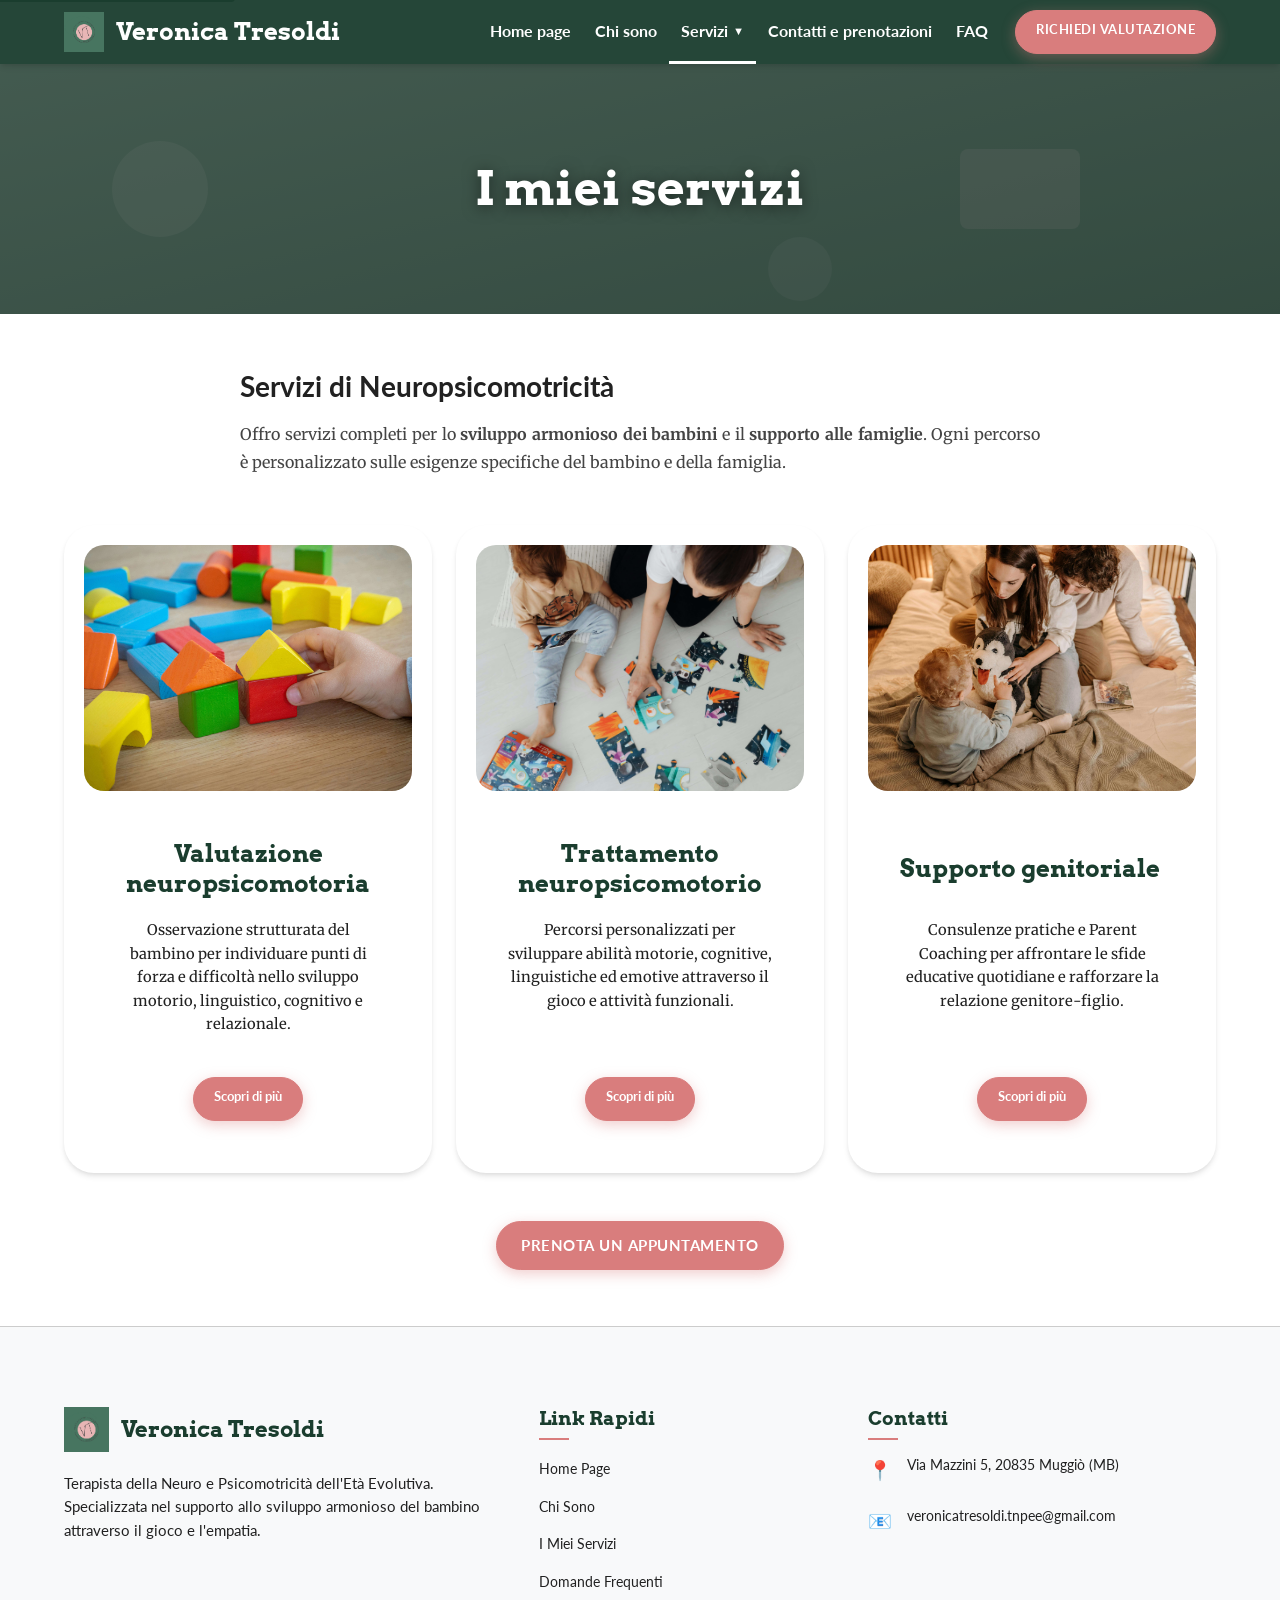
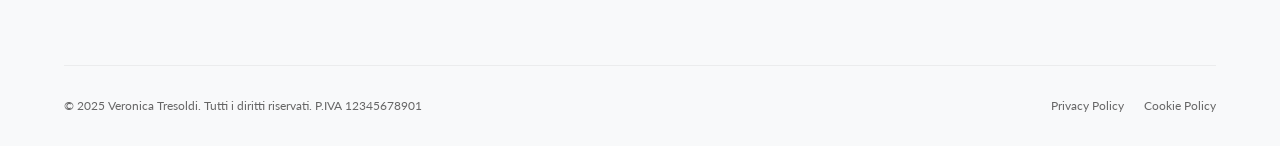
==== servizi/index.html @ 64e364c2 "feat: Redesign 'trattamento' service page content and layout, standardize navigation CTA button, and" ====
<!DOCTYPE html>
<html lang="it">

<head>
    <meta charset="UTF-8">
    <meta name="viewport" content="width=device-width, initial-scale=1.0">

    <!-- SEO Meta Tags -->
    <title>Servizi Neuropsicomotricità | Valutazione, Trattamento, Supporto - Veronica Tresoldi</title>
    <meta name="description"
        content="Servizi di neuropsicomotricità a Monza e Brianza: valutazione neuropsicomotoria, trattamento per bambini, supporto genitoriale e Parent Coaching.">
    <meta name="keywords"
        content="servizi neuropsicomotricità, valutazione bambini, trattamento neuropsicomotorio, supporto genitoriale, parent coaching, Monza, Brianza, TNPEE">
    <meta name="author" content="Veronica Tresoldi">
    <meta name="robots" content="index, follow">
    <link rel="canonical" href="https://www.veronicatresoldi.com/servizi">

    <!-- Open Graph -->
    <meta property="og:type" content="website">
    <meta property="og:url" content="https://www.veronicatresoldi.com/servizi">
    <meta property="og:title" content="Servizi Neuropsicomotricità | Veronica Tresoldi">
    <meta property="og:description"
        content="Valutazione, trattamento e supporto genitoriale per lo sviluppo armonioso dei bambini.">
    <meta property="og:locale" content="it_IT">

    <!-- Favicon -->
    <link rel="icon" href="../images/favicon.svg" type="image/svg+xml">
    <link rel="icon" href="../images/favicon-32x32.png" sizes="32x32">
    <link rel="icon" href="../images/favicon-16x16.png" sizes="16x16">
    <link rel="apple-touch-icon" href="../images/apple-touch-icon.png" sizes="180x180">
    <link rel="icon" href="../favicon.ico" sizes="any">

    <!-- Fonts - Optimized async loading with font-display: swap -->
    <link rel="preconnect" href="https://fonts.googleapis.com">
    <link rel="preconnect" href="https://fonts.gstatic.com" crossorigin>
    <link rel="preload"
        href="https://fonts.googleapis.com/css2?family=Lato:wght@400;700&family=Arvo:wght@400;700&family=Merriweather:ital,wght@0,300;0,400;0,700;1,400&display=swap"
        as="style" onload="this.onload=null;this.rel='stylesheet'">
    <noscript>
        <link rel="stylesheet"
            href="https://fonts.googleapis.com/css2?family=Lato:wght@400;700&family=Arvo:wght@400;700&family=Merriweather:ital,wght@0,300;0,400;0,700;1,400&display=swap">
    </noscript>
    <link rel="stylesheet"
        href="https://fonts.googleapis.com/css2?family=Lato:wght@400;700&family=Arvo:wght@400;700&family=Merriweather:ital,wght@0,300;0,400;0,700;1,400&display=swap"
        media="print" onload="this.media='all'">
    <link rel="stylesheet" href="../styles.css">

    <!-- Preload critical hero image -->
    <link rel="preload" href="../images/valutazione-hero.svg" as="image">

    <!-- Schema.org -->
    <script type="application/ld+json">
    {
        "@context": "https://schema.org",
        "@type": "Service",
        "name": "Servizi di Neuropsicomotricità",
        "description": "Servizi completi di valutazione, trattamento neuropsicomotorio e supporto genitoriale per bambini",
        "provider": {
            "@type": "Person",
            "name": "Veronica Tresoldi"
        },
        "hasOfferCatalog": {
            "@type": "OfferCatalog",
            "name": "Servizi Neuropsicomotricità",
            "itemListElement": [
                {
                    "@type": "Offer",
                    "itemOffered": {
                        "@type": "Service",
                        "name": "Valutazione Neuropsicomotoria",
                        "url": "https://www.veronicatresoldi.com/servizi/valutazione"
                    }
                },
                {
                    "@type": "Offer",
                    "itemOffered": {
                        "@type": "Service",
                        "name": "Trattamento Neuropsicomotorio",
                        "url": "https://www.veronicatresoldi.com/servizi/trattamento"
                    }
                },
                {
                    "@type": "Offer",
                    "itemOffered": {
                        "@type": "Service",
                        "name": "Supporto Genitoriale",
                        "url": "https://www.veronicatresoldi.com/servizi/supporto-genitoriale"
                    }
                }
            ]
        }
    }
    </script>
</head>

<body>
    <!-- Skip to main content link for accessibility -->
    <a href="#main-content" class="skip-link">Salta al contenuto principale</a>

    <!-- Navigation -->
    <nav class="navbar" aria-label="Navigazione principale">
        <div class="container">
            <div class="nav-brand">
                <img src="../images/logo.png" alt="Logo Veronica Tresoldi" width="40" height="40">
                <a href="../index.html">Veronica Tresoldi</a>
            </div>
            <button class="nav-toggle" aria-label="Apri menu di navigazione" aria-expanded="false">
                <span></span>
                <span></span>
                <span></span>
            </button>
            <ul class="nav-menu">
                <li><a href="../index.html" class="nav-link">Home page</a></li>
                <li><a href="../chi-sono.html" class="nav-link">Chi sono</a></li>
                <li class="dropdown">
                    <a href="#" class="nav-link active" aria-haspopup="true" aria-expanded="false">Servizi <span
                            class="dropdown-arrow" aria-hidden="true">▼</span></a>
                    <ul class="dropdown-menu">
                        <li><a href="valutazione.html">Valutazione neuropsicomotoria</a></li>
                        <li><a href="trattamento.html">Trattamento neuropsicomotorio</a></li>
                        <li><a href="supporto-genitoriale.html">Supporto genitoriale</a></li>
                    </ul>
                </li>
                <li><a href="../contatti-e-prenotazioni.html" class="nav-link">Contatti e prenotazioni</a></li>
                <li><a href="../faq.html" class="nav-link">FAQ</a></li>
                <li><a href="../contatti-e-prenotazioni.html" class="btn btn-primary nav-cta">Richiedi valutazione</a>
                </li>
            </ul>
        </div>
    </nav>

    <main id="main-content" tabindex="-1">
        <!-- Page Hero -->
        <section class="page-hero" style="background-image: url('../images/valutazione-hero.svg');"
            aria-labelledby="page-title">
            <div class="page-hero-content reveal">
                <h1 id="page-title" class="page-hero-title">I miei servizi</h1>
            </div>
        </section>

        <!-- Services Overview -->
        <section class="section reveal" aria-labelledby="services-intro">
            <div class="container">
                <div class="service-page-text" style="max-width: 800px; margin: 0 auto 48px;">
                    <h2 id="services-intro">Servizi di Neuropsicomotricità</h2>
                    <p>Offro servizi completi per lo <strong>sviluppo armonioso dei bambini</strong> e il
                        <strong>supporto alle famiglie</strong>. Ogni percorso è personalizzato sulle esigenze
                        specifiche del bambino e della famiglia.
                    </p>
                </div>

                <div class="services-preview">
                    <!-- Valutazione -->
                    <article class="service-card">
                        <div class="service-card-image">
                            <a href="valutazione.html">
                                <img src="../images/valutazione-neuropsicomotoria.jpg"
                                    alt="Valutazione neuropsicomotoria per bambini a Monza presso lo studio professionale"
                                    width="400" height="300" loading="lazy" style="border-radius: 20px;">
                            </a>
                        </div>
                        <div class="service-card-content">
                            <h3><a href="valutazione.html">Valutazione neuropsicomotoria</a></h3>
                            <p>Osservazione strutturata del bambino per individuare punti di forza e difficoltà nello
                                sviluppo motorio, linguistico, cognitivo e relazionale.</p>
                            <div class="service-card-cta">
                                <a href="valutazione.html" class="btn btn-primary btn-sm">Scopri di più</a>
                            </div>
                        </div>
                    </article>

                    <!-- Trattamento -->
                    <article class="service-card">
                        <div class="service-card-image">
                            <a href="trattamento.html">
                                <img src="../images/trattamento-neuropsicomotorio.jpg"
                                    alt="Esempio di trattamento neuropsicomotorio evolutivo attraverso attività di gioco mirato"
                                    width="400" height="300" loading="lazy" style="border-radius: 20px;">
                            </a>
                        </div>
                        <div class="service-card-content">
                            <h3><a href="trattamento.html">Trattamento neuropsicomotorio</a></h3>
                            <p>Percorsi personalizzati per sviluppare abilità motorie, cognitive, linguistiche ed
                                emotive attraverso il gioco e attività funzionali.</p>
                            <div class="service-card-cta">
                                <a href="trattamento.html" class="btn btn-primary btn-sm">Scopri di più</a>
                            </div>
                        </div>
                    </article>

                    <!-- Supporto genitoriale -->
                    <article class="service-card">
                        <div class="service-card-image">
                            <a href="supporto-genitoriale.html">
                                <img src="../images/supporto-genitoriale.jpg"
                                    alt="Consulenza di Parent Coaching e supporto per genitori a Monza e Brianza"
                                    width="400" height="300" loading="lazy" style="border-radius: 20px;">
                            </a>
                        </div>
                        <div class="service-card-content">
                            <h3><a href="supporto-genitoriale.html">Supporto genitoriale</a></h3>
                            <p>Consulenze pratiche e Parent Coaching per affrontare le sfide educative quotidiane e
                                rafforzare la relazione genitore-figlio.</p>
                            <div class="service-card-cta">
                                <a href="supporto-genitoriale.html" class="btn btn-primary btn-sm">Scopri di più</a>
                            </div>
                        </div>
                    </article>
                </div>

                <div class="cta-center" style="margin-top: 48px;">
                    <a href="../contatti-e-prenotazioni.html" class="btn btn-primary">Prenota un appuntamento</a>
                </div>
            </div>
        </section>
    </main>

    <!-- Footer -->
    <footer class="footer">
        <div class="container">
            <div class="footer-grid">
                <!-- Brand Column -->
                <div class="footer-brand">
                    <div class="footer-logo">
                        <img src="../images/logo.png" alt="Logo Veronica Tresoldi" width="45" height="45">
                        <span>Veronica Tresoldi</span>
                    </div>
                    <p>Terapista della Neuro e Psicomotricità dell'Età Evolutiva. Specializzata nel supporto allo
                        sviluppo armonioso del bambino attraverso il gioco e l'empatia.</p>
                </div>

                <!-- Links Column -->
                <div class="footer-column">
                    <h4>Link Rapidi</h4>
                    <ul class="footer-links">
                        <li><a href="../index.html">Home Page</a></li>
                        <li><a href="../chi-sono.html">Chi Sono</a></li>
                        <li><a href="index.html">I Miei Servizi</a></li>
                        <li><a href="../faq.html">Domande Frequenti</a></li>
                    </ul>
                </div>

                <!-- Contact Column -->
                <div class="footer-column">
                    <h4>Contatti</h4>
                    <div class="footer-contact-item">
                        <span class="icon">📍</span>
                        <p>Via Mazzini 5, 20835 Muggiò (MB)</p>
                    </div>
                    <div class="footer-contact-item">
                        <span class="icon">📧</span>
                        <p><a href="mailto:veronicatresoldi.tnpee@gmail.com">veronicatresoldi.tnpee@gmail.com</a></p>
                    </div>
                </div>
            </div>

            <div class="footer-bottom">
                <p>&copy; 2025 Veronica Tresoldi. Tutti i diritti riservati. P.IVA 12345678901</p>
                <div class="footer-legal">
                    <a href="../privacy-policy.html">Privacy Policy</a>
                    <a href="../cookie-policy.html">Cookie Policy</a>
                </div>
            </div>
        </div>
    </footer>


    <script src="../script.js"></script>
</body>

</html>
---- styles.css ----
/* 
 * Veronica Tresoldi - Neuropsicomotricista
 * CSS basato sul tema originale Google Sites
 * Font: Arvo (titoli), Lato (body), Merriweather (testo)
 * Colore primario: #477560 (verde)
 */

/* Reset and Base Styles */
* {
    margin: 0;
    padding: 0;
    box-sizing: border-box;
}

/* Skip to main content link for accessibility */
.skip-link {
    position: absolute;
    top: -40px;
    left: 0;
    background: var(--primary-color);
    color: var(--text-white);
    padding: 8px 16px;
    text-decoration: none;
    z-index: 10000;
    border-radius: 0 0 4px 0;
    font-family: 'Lato', sans-serif;
    font-weight: 700;
}

.skip-link:focus {
    top: 0;
    outline: 3px solid var(--text-white);
    outline-offset: 2px;
}

:root {
    /* Colori ufficiali dal logo */
    --primary-color: #1a3d2e;
    /* Dark teal green - background logo */
    --primary-dark: #0f2a1f;
    --primary-hover: #2d4a3f;
    --text-color: #212121;
    --text-light: #444444;
    --text-white: #ffffff;
    --bg-color: #ffffff;
    --bg-alt: #f0f0f0;
    --bg-dark: #2d2d2d;
    /* Dark gray dal logo */
    --border-color: #cccccc;
    --hero-text-pink: #f2dede;
    --hero-subtitle-pink: #e8b5b5;
    /* Light pink dal logo */
    --accent-color: #d97d7d;
    /* Soft Coral/Salmon per CTA */
    --accent-light: #f5e1e1;
    --shadow: 0 4px 6px -1px rgba(0, 0, 0, 0.1), 0 2px 4px -1px rgba(0, 0, 0, 0.06);
    --shadow-lg: 0 10px 15px -3px rgba(0, 0, 0, 0.1), 0 4px 6px -2px rgba(0, 0, 0, 0.05);
    --transition: all 0.4s cubic-bezier(0.4, 0, 0.2, 1);
}

html {
    scroll-behavior: smooth;
}

/* Font display optimization - prevents invisible text during font load */
@font-face {
    font-family: 'Lato';
    font-display: swap;
}

@font-face {
    font-family: 'Arvo';
    font-display: swap;
}

@font-face {
    font-family: 'Merriweather';
    font-display: swap;
}

body {
    font-family: 'Lato', 'Helvetica Neue', Arial, sans-serif;
    line-height: 1.6;
    color: var(--text-color);
    background-color: var(--bg-color);
    font-size: 16px;
    font-weight: 400;
    -webkit-font-smoothing: antialiased;
    -moz-osx-font-smoothing: grayscale;
    /* Performance optimizations */
    text-rendering: optimizeLegibility;
}

/* Image optimization */
img {
    max-width: 100%;
    height: auto;
    display: block;
}

.container {
    max-width: 1200px;
    margin: 0 auto;
    padding: 0 24px;
}

/* Typography - Heading styles matching Google Sites theme */
h1,
h2,
h3,
h4,
h5,
h6 {
    font-family: 'Arvo', Georgia, serif;
    font-weight: 700;
    color: var(--primary-color);
    line-height: 1.2;
}

/* Navigation */
.navbar {
    background-color: rgba(26, 61, 46, 0.95);
    backdrop-filter: blur(10px);
    -webkit-backdrop-filter: blur(10px);
    position: sticky;
    top: 0;
    z-index: 1000;
    box-shadow: var(--shadow);
    transition: var(--transition);
}

.navbar .container {
    display: flex;
    justify-content: space-between;
    align-items: center;
    padding: 0 24px;
    height: 64px;
}

.nav-brand {
    display: flex;
    align-items: center;
    gap: 12px;
}

.nav-brand img {
    height: 40px;
    width: auto;
}

.nav-brand a {
    font-family: 'Arvo', serif;
    font-size: 1.5rem;
    font-weight: 700;
    color: var(--text-white);
    text-decoration: none;
    transition: var(--transition);
}

.nav-brand a:hover {
    color: var(--accent-light);
}

/* Navbar CTA Class */
.nav-cta {
    padding: 8px 20px !important;
    font-size: 10pt !important;
    margin-left: 15px;
}

/* Scrolled Navbar State */
.navbar.scrolled {
    background-color: rgba(26, 61, 46, 0.98) !important;
    padding: 5px 0 !important;
    backdrop-filter: blur(10px);
}

.nav-menu {
    display: flex;
    list-style: none;
    gap: 0;
    align-items: center;
    height: 100%;
}

.nav-menu>li {
    height: 100%;
    display: flex;
    align-items: center;
}

.nav-link {
    font-family: 'Lato', sans-serif;
    color: var(--text-white);
    text-decoration: none;
    font-weight: 700;
    font-size: 12pt;
    transition: var(--transition);
    padding: 0 12px;
    height: 100%;
    display: flex;
    align-items: center;
    border-bottom: 3px solid transparent;
}

.nav-link:hover {
    background-color: rgba(255, 255, 255, 0.12);
}

.nav-link.active {
    border-bottom-color: var(--text-white);
}

/* Dropdown Menu */
.dropdown {
    position: relative;
    height: 100%;
}

.dropdown-arrow {
    font-size: 0.7rem;
    margin-left: 5px;
    transition: var(--transition);
}

.dropdown:hover .dropdown-arrow {
    transform: rotate(180deg);
}

.dropdown-menu {
    position: absolute;
    top: 100%;
    left: 0;
    background-color: var(--primary-color);
    list-style: none;
    min-width: 200px;
    padding: 8px 0;
    opacity: 0;
    visibility: hidden;
    transform: translateY(-10px);
    transition: var(--transition);
    box-shadow: var(--shadow);
}

.dropdown:hover .dropdown-menu {
    opacity: 1;
    visibility: visible;
    transform: translateY(0);
}

.dropdown-menu li {
    padding: 0;
}

.dropdown-menu a {
    font-family: 'Lato', sans-serif;
    display: block;
    padding: 12px 24px;
    color: var(--text-white);
    text-decoration: none;
    font-weight: 700;
    font-size: 12pt;
    transition: var(--transition);
}

.dropdown-menu a:hover {
    background-color: rgba(255, 255, 255, 0.12);
}

/* Mobile Navigation Toggle */
.nav-toggle {
    display: none;
    flex-direction: column;
    background: none;
    border: none;
    cursor: pointer;
    padding: 5px;
    gap: 5px;
}

.nav-toggle span {
    width: 24px;
    height: 2px;
    background-color: var(--text-white);
    transition: var(--transition);
}

/* Hero Section */
.hero {
    background-size: cover;
    background-position: center center;
    background-repeat: no-repeat;
    position: relative;
    min-height: 340px;
    display: flex;
    align-items: center;
    justify-content: center;
    text-align: center;
    padding: 56px 24px;
}

.hero::before {
    content: '';
    position: absolute;
    top: 0;
    left: 0;
    right: 0;
    bottom: 0;
    background-color: rgba(31, 31, 31, 0.5);
    z-index: 1;
}

.hero-content {
    position: relative;
    z-index: 2;
    max-width: 900px;
}

.hero-title {
    font-family: 'Arvo', serif;
    font-size: 38pt;
    font-weight: 700;
    color: var(--text-white);
    margin-bottom: 24px;
    line-height: 1.2;
    text-shadow: 0 2px 15px rgba(0, 0, 0, 0.5);
}

.hero-subtitle {
    font-family: 'Lato', sans-serif;
    font-size: 20pt;
    font-weight: 400;
    color: var(--accent-light);
    line-height: 1.4;
    text-shadow: 0 1px 8px rgba(0, 0, 0, 0.4);
}

/* Page Hero (smaller, for inner pages) */
.page-hero {
    background-size: cover;
    background-position: center center;
    position: relative;
    min-height: 250px;
    display: flex;
    align-items: center;
    justify-content: center;
    text-align: center;
    padding: 56px 24px;
}

.page-hero::before {
    content: '';
    position: absolute;
    top: 0;
    left: 0;
    right: 0;
    bottom: 0;
    background-color: rgba(31, 31, 31, 0.5);
    z-index: 1;
}

.page-hero-content {
    position: relative;
    z-index: 2;
}

.page-hero-title {
    font-family: 'Arvo', serif;
    font-size: 36pt;
    font-weight: 700;
    color: var(--text-white);
    line-height: 1.2;
    text-shadow: 0 2px 15px rgba(0, 0, 0, 0.5);
}

/* Buttons */
.btn {
    font-family: 'Lato', sans-serif;
    display: inline-block;
    padding: 12px 24px;
    min-height: 44px;
    /* WCAG minimum touch target size */
    min-width: 44px;
    touch-action: manipulation;
    /* Improve touch response */
    -webkit-tap-highlight-color: rgba(0, 0, 0, 0.1);
    border-radius: 0;
    text-decoration: none;
    font-weight: 400;
    font-size: 11pt;
    transition: var(--transition);
    border: 1px solid;
    cursor: pointer;
    text-align: center;
}

.btn-primary {
    background-color: var(--accent-color);
    color: var(--text-white);
    border-color: var(--accent-color);
    box-shadow: 0 4px 14px 0 rgba(217, 125, 125, 0.39);
    border-radius: 50px;
    font-weight: 700;
    text-transform: uppercase;
    letter-spacing: 0.5px;
}

.btn-primary:hover {
    background-color: #c46b6b;
    border-color: #c46b6b;
    transform: translateY(-2px);
    box-shadow: 0 6px 20px rgba(217, 125, 125, 0.23);
}

.btn-secondary {
    background-color: transparent;
    color: var(--primary-color);
    border-color: var(--primary-color);
    border-radius: 50px;
    font-weight: 700;
}

.btn-secondary:hover {
    background-color: var(--primary-color);
    color: var(--text-white);
    transform: translateY(-2px);
}

.btn-sm {
    padding: 8px 20px !important;
    font-size: 10pt !important;
    text-transform: none;
    letter-spacing: 0;
}

/* Mission Highlight */
.mission-highlight {
    text-align: center;
}

.mission-highlight h2 {
    background-color: var(--bg-color);
    padding: 60px 40px;
    border-radius: 40px;
    box-shadow: var(--shadow-lg);
    color: var(--primary-color);
    font-size: 24pt;
    max-width: 1000px;
    margin: 0 auto;
    border: none;
}

@media (max-width: 768px) {
    .mission-highlight h2 {
        font-size: 18pt;
        padding: 40px 20px;
    }
}

/* Sections */
.section {
    padding: 56px 0;
}

.section-alt {
    background-color: var(--bg-alt);
}

.section-dark {
    background-color: var(--bg-dark);
    color: var(--text-white);
}

.section-title {
    font-family: 'Arvo', Georgia, serif;
    font-size: 34pt;
    font-weight: 700;
    text-align: center;
    margin-bottom: 30px;
    color: var(--primary-color);
    line-height: 1.2;
    padding: 13px 0;
    border-top: 5px solid var(--bg-alt);
    border-bottom: 5px solid var(--bg-alt);
}

.section-title a {
    color: inherit;
    text-decoration: none;
}

.section-title a:hover {
    text-decoration: underline;
}

/* Content Grid */
.content-grid {
    display: grid;
    grid-template-columns: 1fr 1fr;
    gap: 48px;
    align-items: center;
}

.content-grid.reverse {
    direction: rtl;
}

.content-grid.reverse>* {
    direction: ltr;
}

.content-text {
    font-family: 'Merriweather', Georgia, serif;
    font-size: 12pt;
    line-height: 1.5;
    color: var(--text-light);
}

.content-text p {
    margin-bottom: 12pt;
    text-align: justify;
}

.content-text strong {
    color: var(--text-color);
    font-weight: 700;
}

/* Images */
.content-image img,
.service-image img {
    width: 100%;
    height: auto;
    display: block;
}

.image-placeholder {
    width: 100%;
    height: 300px;
    background-color: #f1f3f4;
    display: flex;
    align-items: center;
    justify-content: center;
    color: var(--text-light);
    font-style: italic;
    text-align: center;
    padding: 20px;
}

/* Services Grid (home page) */
.services-preview {
    display: grid;
    grid-template-columns: repeat(3, 1fr);
    gap: 24px;
}

.service-card {
    text-align: center;
    display: flex;
    flex-direction: column;
    height: 100%;
    background: var(--bg-color);
    padding: 20px;
    border-radius: 30px;
    box-shadow: var(--shadow);
    transition: var(--transition);
}

.service-card:hover {
    transform: translateY(-5px);
    box-shadow: var(--shadow-lg);
}

.service-card-content {
    padding: 32px;
    display: flex;
    flex-direction: column;
    flex: 1;
}

.service-card-content p {
    flex: 1;
    margin-bottom: 24px;
}

.service-card-image {
    width: 100%;
    aspect-ratio: 4/3;
    overflow: hidden;
    margin-bottom: 16px;
}

.service-card-image img {
    width: 100%;
    height: 100%;
    object-fit: cover;
    transition: var(--transition);
}

.service-card:hover .service-card-image img {
    transform: scale(1.05);
    will-change: transform;
}

.service-card-image a {
    display: block;
    width: 100%;
    height: 100%;
}

.service-card h3 {
    font-family: 'Arvo', Georgia, serif;
    font-size: 1.5rem;
    font-weight: 700;
    margin-bottom: 20px;
    line-height: 1.25;
    min-height: 2.5em;
    display: flex;
    align-items: center;
}

.service-card h3 a {
    color: var(--primary-color);
    text-decoration: none;
}

.service-card h3 a:hover {
    text-decoration: underline;
}

.service-card p {
    font-family: 'Merriweather', Georgia, serif;
    font-size: 11pt;
    color: var(--text-color);
    line-height: 1.6;
    text-align: center;
    margin-bottom: 24px;
}

.service-card-cta {
    margin-top: auto;
    padding-top: 16px;
}

/* Service Page Layout */
.service-page-content {
    display: grid;
    grid-template-columns: 1fr 1fr;
    gap: 48px;
    align-items: start;
}

.service-page-image img {
    width: 100%;
    height: auto;
}

.service-page-text {
    font-family: 'Merriweather', Georgia, serif;
    font-size: 12pt;
    line-height: 1.8;
}

.service-page-text h2 {
    font-family: 'Lato', sans-serif;
    font-size: 21pt;
    font-weight: 700;
    margin-top: 25px;
    margin-bottom: 16px;
    color: var(--text-color);
}

.service-page-text h2:first-child {
    margin-top: 0;
}

.service-page-text p {
    color: var(--text-light);
    margin-bottom: 16px;
    text-align: justify;
}

.service-page-text ul {
    margin: 16px 0;
    padding-left: 24px;
}

.service-page-text li {
    color: var(--text-light);
    margin-bottom: 8px;
}

/* Chi Sono Section */
.chi-sono-intro {
    display: grid;
    grid-template-columns: auto 1fr;
    gap: 48px;
    align-items: start;
}

.chi-sono-image img {
    max-width: 350px;
    width: 100%;
    height: auto;
}

.chi-sono-text {
    font-family: 'Merriweather', Georgia, serif;
    font-size: 12pt;
    line-height: 1.5;
}

.chi-sono-text p {
    color: var(--text-light);
    margin-bottom: 12pt;
    text-align: justify;
}

/* Contact Section */
.contact-content {
    text-align: center;
}

.contact-info h3 {
    font-family: 'Lato', sans-serif;
    font-size: 21pt;
    font-weight: 700;
    margin-bottom: 24px;
    color: var(--text-color);
}

.contact-email {
    font-family: 'Merriweather', Georgia, serif;
    font-size: 12pt;
    margin-bottom: 24px;
    color: var(--text-light);
}

.contact-email a {
    color: var(--primary-color);
    text-decoration: underline;
    transition: var(--transition);
}

.contact-email a:hover {
    opacity: 0.7;
}

.contact-address {
    margin: 24px auto;
    max-width: 400px;
}

.contact-address h4 {
    font-family: 'Lato', sans-serif;
    font-size: 15pt;
    font-weight: 700;
    margin-bottom: 8px;
    color: var(--primary-color);
}

.contact-address p {
    font-family: 'Merriweather', Georgia, serif;
    color: var(--text-light);
    font-size: 12pt;
}

/* FAQ Section - Premium Redesign */
.faq-list {
    max-width: 850px;
    margin: 40px auto;
}

.faq-item {
    background-color: var(--bg-color);
    margin-bottom: 20px;
    border-radius: 20px;
    border: 1px solid rgba(0, 0, 0, 0.05);
    box-shadow: 0 4px 15px rgba(0, 0, 0, 0.03);
    transition: var(--transition);
    overflow: hidden;
}

.faq-item:hover {
    box-shadow: var(--shadow-lg);
    transform: translateY(-2px);
    border-color: var(--accent-light);
}

.faq-question {
    font-family: 'Arvo', serif;
    width: 100%;
    padding: 25px 30px;
    background: none;
    border: none;
    text-align: left;
    font-size: 13pt;
    font-weight: 700;
    color: var(--primary-color);
    cursor: pointer;
    display: flex;
    justify-content: space-between;
    align-items: center;
    transition: var(--transition);
}

.faq-item.active .faq-question {
    color: var(--accent-color);
}

.faq-icon {
    width: 32px;
    height: 32px;
    background-color: var(--bg-alt);
    border-radius: 50%;
    display: flex;
    align-items: center;
    justify-content: center;
    font-size: 1.2rem;
    color: var(--primary-color);
    transition: var(--transition);
    flex-shrink: 0;
}

.faq-item.active .faq-icon {
    background-color: var(--accent-color);
    color: var(--text-white);
    transform: rotate(45deg);
}

.faq-answer {
    max-height: 0;
    overflow: hidden;
    transition: all 0.5s cubic-bezier(0, 1, 0, 1);
}

.faq-item.active .faq-answer {
    max-height: 2000px;
    transition: all 0.5s cubic-bezier(1, 0, 1, 0);
}

.faq-answer-content {
    padding: 0 30px 30px;
    border-top: 1px solid rgba(0, 0, 0, 0.03);
    padding-top: 20px;
}

.faq-answer p,
.faq-answer li {
    font-family: 'Lato', sans-serif;
    color: var(--text-light);
    line-height: 1.8;
    font-size: 11.5pt;
    margin-bottom: 12px;
}

.faq-footer {
    text-align: center;
    margin-top: 50px;
    padding: 40px;
    background-color: var(--bg-alt);
    border-radius: 30px;
}

color: var(--text-light);
line-height: 1.8;
font-size: 12pt;
margin-bottom: 8px;
}

.faq-footer {
    text-align: center;
    margin-top: 48px;
}

.faq-footer p {
    font-family: 'Merriweather', Georgia, serif;
    color: var(--text-light);
    font-size: 12pt;
}

.faq-footer a {
    color: var(--primary-color);
    text-decoration: underline;
}

/* Footer Redesign */
.footer {
    background-color: #f8f9fa;
    padding: 80px 0 30px;
    border-top: 1px solid var(--border-color);
}

.footer-grid {
    display: grid;
    grid-template-columns: 1.5fr 1fr 1.2fr;
    gap: 40px;
    margin-bottom: 60px;
}

.footer-brand .footer-logo {
    display: flex;
    align-items: center;
    gap: 12px;
    margin-bottom: 20px;
}

.footer-brand .footer-logo img {
    width: 45px;
    height: 45px;
}

.footer-brand .footer-logo span {
    font-family: 'Arvo', serif;
    font-size: 1.4rem;
    font-weight: 700;
    color: var(--primary-color);
}

.footer-brand p {
    font-family: 'Lato', sans-serif;
    font-size: 11pt;
    line-height: 1.6;
    color: var(--text-color);
    margin-bottom: 24px;
    text-align: left;
}

.footer-column h4 {
    font-family: 'Arvo', serif;
    font-size: 1.2rem;
    color: var(--primary-color);
    margin-bottom: 25px;
    position: relative;
}

.footer-column h4::after {
    content: '';
    position: absolute;
    bottom: -10px;
    left: 0;
    width: 30px;
    height: 2px;
    background-color: var(--accent-color);
}

.footer-links {
    list-style: none;
    padding: 0;
}

.footer-links li {
    margin-bottom: 12px;
}

.footer-links a {
    font-family: 'Lato', sans-serif;
    color: var(--text-color);
    text-decoration: none;
    font-size: 10.5pt;
    transition: var(--transition);
}

.footer-links a:hover {
    color: var(--accent-color);
    padding-left: 5px;
}

.footer-contact-item {
    display: flex;
    gap: 15px;
    margin-bottom: 20px;
    align-items: flex-start;
}

.footer-contact-item .icon {
    font-size: 1.2rem;
    color: var(--accent-color);
}

.footer-contact-item p {
    font-family: 'Lato', sans-serif;
    font-size: 10.5pt;
    line-height: 1.4;
    margin-bottom: 0;
    text-align: left;
}

.footer-contact-item a {
    color: var(--text-color);
    text-decoration: none;
    transition: var(--transition);
}

.footer-contact-item a:hover {
    color: var(--accent-color);
}

.footer-bottom {
    padding-top: 30px;
    border-top: 1px solid rgba(0, 0, 0, 0.05);
    display: flex;
    justify-content: space-between;
    align-items: center;
    flex-wrap: wrap;
    gap: 20px;
}

.footer-bottom p {
    font-family: 'Lato', sans-serif;
    font-size: 9pt;
    color: #666;
    margin-bottom: 0;
}

.footer-legal {
    display: flex;
    gap: 20px;
}

.footer-legal a {
    font-family: 'Lato', sans-serif;
    font-size: 9pt;
    color: #666;
    text-decoration: none;
    transition: var(--transition);
}

.footer-legal a:hover {
    color: var(--accent-color);
}

@media (max-width: 768px) {
    .footer-grid {
        grid-template-columns: 1fr;
        gap: 40px;
    }

    .footer-bottom {
        flex-direction: column;
        text-align: center;
    }
}

/* Legal Pages Layout (Privacy & Cookie) */
.legal-page {
    background-color: #fcfcfc;
}

.legal-content {
    max-width: 850px;
    margin: 40px auto;
    background: var(--bg-color);
    padding: 60px;
    border-radius: 30px;
    box-shadow: var(--shadow-lg);
}

.legal-content h1 {
    font-size: 2.5rem;
    color: var(--primary-color);
    margin-bottom: 40px;
    text-align: center;
}

.legal-content h2 {
    font-size: 1.6rem;
    color: var(--primary-color);
    margin: 40px 0 20px;
    padding-bottom: 10px;
    border-bottom: 2px solid var(--accent-light);
}

.legal-content p,
.legal-content li {
    font-family: 'Lato', sans-serif;
    font-size: 11.5pt;
    line-height: 1.7;
    color: var(--text-color);
    margin-bottom: 15px;
}

.legal-content ul,
.legal-content ol {
    margin-left: 20px;
    margin-bottom: 25px;
}

.legal-content .last-updated {
    font-style: italic;
    color: #888;
    font-size: 10pt;
    margin-bottom: 30px;
    display: block;
    text-align: right;
}

/* CTA Button centered */
.cta-center {
    text-align: center;
    margin-top: 32px;
}

/* Responsive Design */
@media (max-width: 1024px) {
    .services-preview {
        grid-template-columns: 1fr;
        gap: 48px;
    }

    .service-card {
        display: grid;
        grid-template-columns: 1fr 1fr;
        gap: 24px;
        text-align: left;
    }

    .service-card-image {
        margin-bottom: 0;
    }
}

@media (max-width: 768px) {
    .nav-toggle {
        display: flex;
        touch-action: manipulation;
        /* Improve touch response */
        -webkit-tap-highlight-color: transparent;
        /* Remove tap highlight */
    }

    .nav-menu {
        position: fixed;
        left: -100%;
        top: 64px;
        flex-direction: column;
        background-color: var(--primary-color);
        width: 100%;
        transition: transform 0.3s ease, opacity 0.3s ease;
        padding: 16px 0;
        gap: 0;
        height: auto;
        transform: translateX(-100%);
        opacity: 0;
        will-change: transform, opacity;
        touch-action: pan-y;
        /* Allow vertical scrolling */
    }

    .nav-menu.active {
        left: 0;
        transform: translateX(0);
        opacity: 1;
    }

    .nav-menu>li {
        width: 100%;
        height: auto;
        touch-action: manipulation;
    }

    .nav-link {
        min-height: 48px;
        /* Minimum touch target size (WCAG) */
        display: flex;
        align-items: center;
        padding: 12px 24px;
        -webkit-tap-highlight-color: rgba(255, 255, 255, 0.1);
    }

    .nav-link {
        padding: 16px 24px;
        width: 100%;
        height: auto;
        border-bottom: none;
        border-left: 4px solid transparent;
    }

    .nav-link.active {
        border-left-color: var(--text-white);
        border-bottom: none;
    }

    .dropdown-menu {
        position: static;
        opacity: 1;
        visibility: visible;
        transform: none;
        box-shadow: none;
        max-height: 0;
        overflow: hidden;
        padding: 0;
    }

    .dropdown.active .dropdown-menu {
        max-height: 300px;
        padding: 8px 0;
    }

    .hero-title {
        font-size: 27pt;
    }

    .hero-subtitle {
        font-size: 17pt;
    }

    .page-hero-title {
        font-size: 27pt;
    }

    .section-title {
        font-size: 24pt;
    }

    .content-grid {
        grid-template-columns: 1fr;
        gap: 32px;
    }

    .content-grid.reverse {
        direction: ltr;
    }

    .service-page-content {
        grid-template-columns: 1fr;
        gap: 32px;
    }

    .chi-sono-intro {
        grid-template-columns: 1fr;
        gap: 32px;
    }

    .chi-sono-image {
        text-align: center;
    }

    .chi-sono-image img {
        max-width: 100%;
    }

    .service-card {
        grid-template-columns: 1fr;
    }

    .section {
        padding: 28px 0;
    }

    .hero {
        min-height: 250px;
    }
}

@media (max-width: 480px) {
    .hero-title {
        font-size: 22pt;
    }

    .hero-subtitle {
        font-size: 15pt;
    }

    .section-title {
        font-size: 20pt;
    }

    .service-card h3 {
        font-size: 17pt;
    }
}

/* =====================
   SEO & Accessibility
   ===================== */

/* Visually Hidden - for screen readers only */
.visually-hidden {
    position: absolute;
    width: 1px;
    height: 1px;
    padding: 0;
    margin: -1px;
    overflow: hidden;
    clip: rect(0, 0, 0, 0);
    white-space: nowrap;
    border: 0;
}

/* Address styling */
address {
    font-style: normal;
}

/* Skip to content link (accessibility) */
.skip-link {
    position: absolute;
    top: -40px;
    left: 0;
    background: var(--primary-color);
    color: var(--text-white);
    padding: 8px 16px;
    z-index: 10000;
    text-decoration: none;
}

.skip-link:focus {
    top: 0;
}

/* Focus styles for accessibility */
a:focus,
button:focus {
    outline: 2px solid var(--primary-color);
    outline-offset: 2px;
}

/* Contact Form Styles */
.contact-container {
    display: grid;
    grid-template-columns: 1fr 1.2fr;
    gap: 60px;
    align-items: start;
}

.contact-form-card {
    background: var(--bg-color);
    padding: 40px;
    border-radius: 30px;
    box-shadow: var(--shadow-lg);
}

.form-group {
    margin-bottom: 25px;
}

.form-group label {
    display: block;
    font-family: 'Lato', sans-serif;
    font-size: 10.5pt;
    font-weight: 700;
    color: var(--primary-color);
    margin-bottom: 8px;
}

.form-group input,
.form-group select,
.form-group textarea {
    width: 100%;
    padding: 15px 20px;
    border: 1px solid #eee;
    border-radius: 15px;
    font-family: 'Lato', sans-serif;
    font-size: 11pt;
    background-color: #fcfcfc;
    transition: var(--transition);
}

.form-group input:focus,
.form-group select:focus,
.form-group textarea:focus {
    outline: none;
    border-color: var(--accent-color);
    background-color: #fff;
    box-shadow: 0 0 0 4px var(--accent-light);
}

.form-group textarea {
    min-height: 150px;
    resize: vertical;
}

.contact-info-list {
    padding-top: 20px;
}

.contact-method {
    display: flex;
    gap: 20px;
    margin-bottom: 40px;
}

.contact-method .icon-circle {
    width: 60px;
    height: 60px;
    background-color: var(--accent-light);
    border-radius: 50%;
    display: flex;
    align-items: center;
    justify-content: center;
    font-size: 1.5rem;
    color: var(--accent-color);
    flex-shrink: 0;
}

.contact-method h3 {
    font-family: 'Arvo', serif;
    font-size: 1.3rem;
    margin-bottom: 5px;
}

.contact-method p {
    font-family: 'Lato', sans-serif;
    color: var(--text-light);
    line-height: 1.6;
}

@media (max-width: 900px) {
    .contact-container {
        grid-template-columns: 1fr;
        gap: 40px;
    }
}

/* Testimonials Section */
.testimonials {
    background-color: var(--bg-alt);
    padding: 56px 0;
}

.testimonials-grid {
    display: grid;
    grid-template-columns: repeat(auto-fit, minmax(250px, 1fr));
    gap: 32px;
    margin-top: 32px;
}

@media (min-width: 1024px) {
    .testimonials-grid {
        grid-template-columns: repeat(4, 1fr);
    }
}

.testimonial-card {
    background-color: var(--bg-color);
    padding: 32px;
    border-radius: 8px;
    box-shadow: var(--shadow);
    position: relative;
}

.testimonial-card::before {
    content: '"';
    position: absolute;
    top: 16px;
    left: 24px;
    font-size: 64px;
    font-family: 'Merriweather', serif;
    color: var(--primary-color);
    opacity: 0.2;
    line-height: 1;
}

.testimonial-text {
    font-family: 'Merriweather', serif;
    font-size: 12pt;
    line-height: 1.8;
    color: var(--text-light);
    margin-bottom: 24px;
    font-style: italic;
    position: relative;
    z-index: 1;
}

.testimonial-author {
    display: flex;
    align-items: center;
    gap: 12px;
}

.testimonial-author-name {
    font-family: 'Lato', sans-serif;
    font-weight: 700;
    font-size: 11pt;
    color: var(--text-color);
}

.testimonial-author-role {
    font-family: 'Merriweather', serif;
    font-size: 10pt;
    color: var(--text-light);
    font-style: italic;
}

/* Nuove Sezioni: Quando rivolgersi a me? */
.intervention-grid {
    display: grid;
    grid-template-columns: repeat(auto-fit, minmax(240px, 1fr));
    gap: 32px;
    margin-top: 48px;
}

@media (min-width: 1024px) {
    .intervention-grid {
        grid-template-columns: repeat(4, 1fr);
    }
}

.intervention-card {
    background: var(--bg-color);
    padding: 32px;
    border-radius: 20px;
    border: 1px solid var(--accent-light);
    transition: var(--transition);
    text-align: center;
    display: flex;
    flex-direction: column;
    height: 100%;
}

.intervention-card h3 {
    margin-bottom: 15px;
    min-height: 3em;
    display: flex;
    align-items: center;
    justify-content: center;
}

.intervention-card p {
    flex-grow: 1;
}

.intervention-card:hover {
    transform: translateY(-5px);
    box-shadow: var(--shadow-lg);
    background: var(--accent-light);
}

.intervention-card .icon-box {
    width: 64px;
    height: 64px;
    background: var(--accent-color);
    color: white;
    border-radius: 50%;
    display: flex;
    align-items: center;
    justify-content: center;
    margin: 0 auto 24px;
    font-size: 1.5rem;
}

/* Sezione Percorso */
.process-steps {
    display: grid;
    grid-template-columns: repeat(auto-fit, minmax(200px, 1fr));
    gap: 24px;
    position: relative;
    margin-top: 48px;
}

.step-item {
    text-align: center;
    position: relative;
    padding: 24px;
    display: flex;
    flex-direction: column;
    height: 100%;
}

.step-number {
    width: 50px;
    height: 50px;
    background: var(--primary-color);
    color: white;
    border-radius: 50%;
    display: flex;
    align-items: center;
    justify-content: center;
    font-weight: 700;
    font-size: 1.25rem;
    margin: 0 auto 20px;
}

.step-item h4 {
    margin-bottom: 12px;
    color: var(--primary-color);
    min-height: 2.5em;
    display: flex;
    align-items: center;
    justify-content: center;
}

.step-item p {
    flex-grow: 1;
}

/* Reveal Animation */
.reveal {
    opacity: 0;
    transform: translateY(30px);
    transition: all 0.8s ease-out;
}

.reveal.active {
    opacity: 1;
    transform: translateY(0);
}

/* Service Detail Pages */
.service-detail-container {
    max-width: 1000px;
    margin: 0 auto;
    padding: 20px 0;
}

.service-intro-card {
    background-color: var(--bg-color);
    padding: 50px;
    border-radius: 30px;
    box-shadow: var(--shadow-lg);
    margin-bottom: 60px;
    border: 1px solid rgba(0, 0, 0, 0.03);
}

.service-intro-card h2 {
    margin-bottom: 25px;
    color: var(--primary-color);
    border-bottom: 2px solid var(--bg-alt);
    padding-bottom: 15px;
    display: inline-block;
}

.features-grid {
    display: grid;
    grid-template-columns: repeat(auto-fit, minmax(220px, 1fr));
    gap: 30px;
    margin: 40px 0;
}

@media (min-width: 1024px) {
    .features-grid {
        grid-template-columns: repeat(4, 1fr);
    }
}

.feature-item {
    background-color: var(--bg-alt);
    padding: 35px;
    border-radius: 25px;
    transition: var(--transition);
    border: 1px solid transparent;
    display: flex;
    flex-direction: column;
    align-items: center;
    text-align: center;
    height: 100%;
}

.feature-item:hover {
    transform: translateY(-8px);
    background-color: var(--text-white);
    border-color: var(--accent-light);
    box-shadow: var(--shadow-lg);
}

.feature-icon {
    width: 70px;
    height: 70px;
    background: var(--accent-color);
    border-radius: 50%;
    display: flex;
    align-items: center;
    justify-content: center;
    margin-bottom: 25px;
    font-size: 2rem;
    box-shadow: 0 4px 15px rgba(255, 149, 149, 0.3);
}

.feature-item h3 {
    font-size: 1.4rem;
    margin-bottom: 15px;
    color: var(--primary-color);
    min-height: 1.5em;
    /* Ridotto perché ora è centrato e solitamente occupa meno spazio verticale */
    display: flex;
    align-items: center;
    justify-content: center;
}

.feature-item p {
    font-size: 11.5pt;
    color: var(--text-light);
    line-height: 1.7;
    flex-grow: 1;
}

.service-cta-box {
    text-align: center;
    background: linear-gradient(135deg, var(--primary-color), var(--primary-dark));
    color: var(--text-white);
    padding: 70px 50px;
    border-radius: 40px;
    margin-top: 80px;
    box-shadow: var(--shadow-lg);
}

.service-cta-box h2 {
    color: var(--text-white);
    margin-bottom: 20px;
    font-size: 28pt;
}

.service-cta-box p {
    color: rgba(255, 255, 255, 0.9);
    margin-bottom: 35px;
    font-size: 14pt;
    max-width: 700px;
    margin-left: auto;
    margin-right: auto;
}

.service-cta-box .btn-primary {
    background-color: var(--text-white);
    color: var(--primary-color);
    border-color: var(--text-white);
    padding: 15px 40px;
    font-size: 12pt;
}

.service-cta-box .btn-primary:hover {
    background-color: var(--accent-light);
    transform: translateY(-3px) scale(1.05);
}

@media (max-width: 768px) {
    .service-intro-card {
        padding: 35px 25px;
    }

    .features-grid {
        grid-template-columns: 1fr;
    }

    .service-cta-box {
        padding: 50px 30px;
    }

    .service-cta-box h2 {
        font-size: 22pt;
    }
}

@media print {

    .navbar,
    .nav-toggle,
    .btn,
    .faq-icon {
        display: none !important;
    }

    .hero,
    .page-hero {
        min-height: auto;
        background: none !important;
        color: var(--text-color);
    }

    .hero-title,
    .page-hero-title {
        color: var(--text-color);
    }

    body {
        font-size: 12pt;
        line-height: 1.5;
    }

    a {
        text-decoration: underline;
    }

    a[href]::after {
        content: " (" attr(href) ")";
        font-size: 0.8em;
    }
}
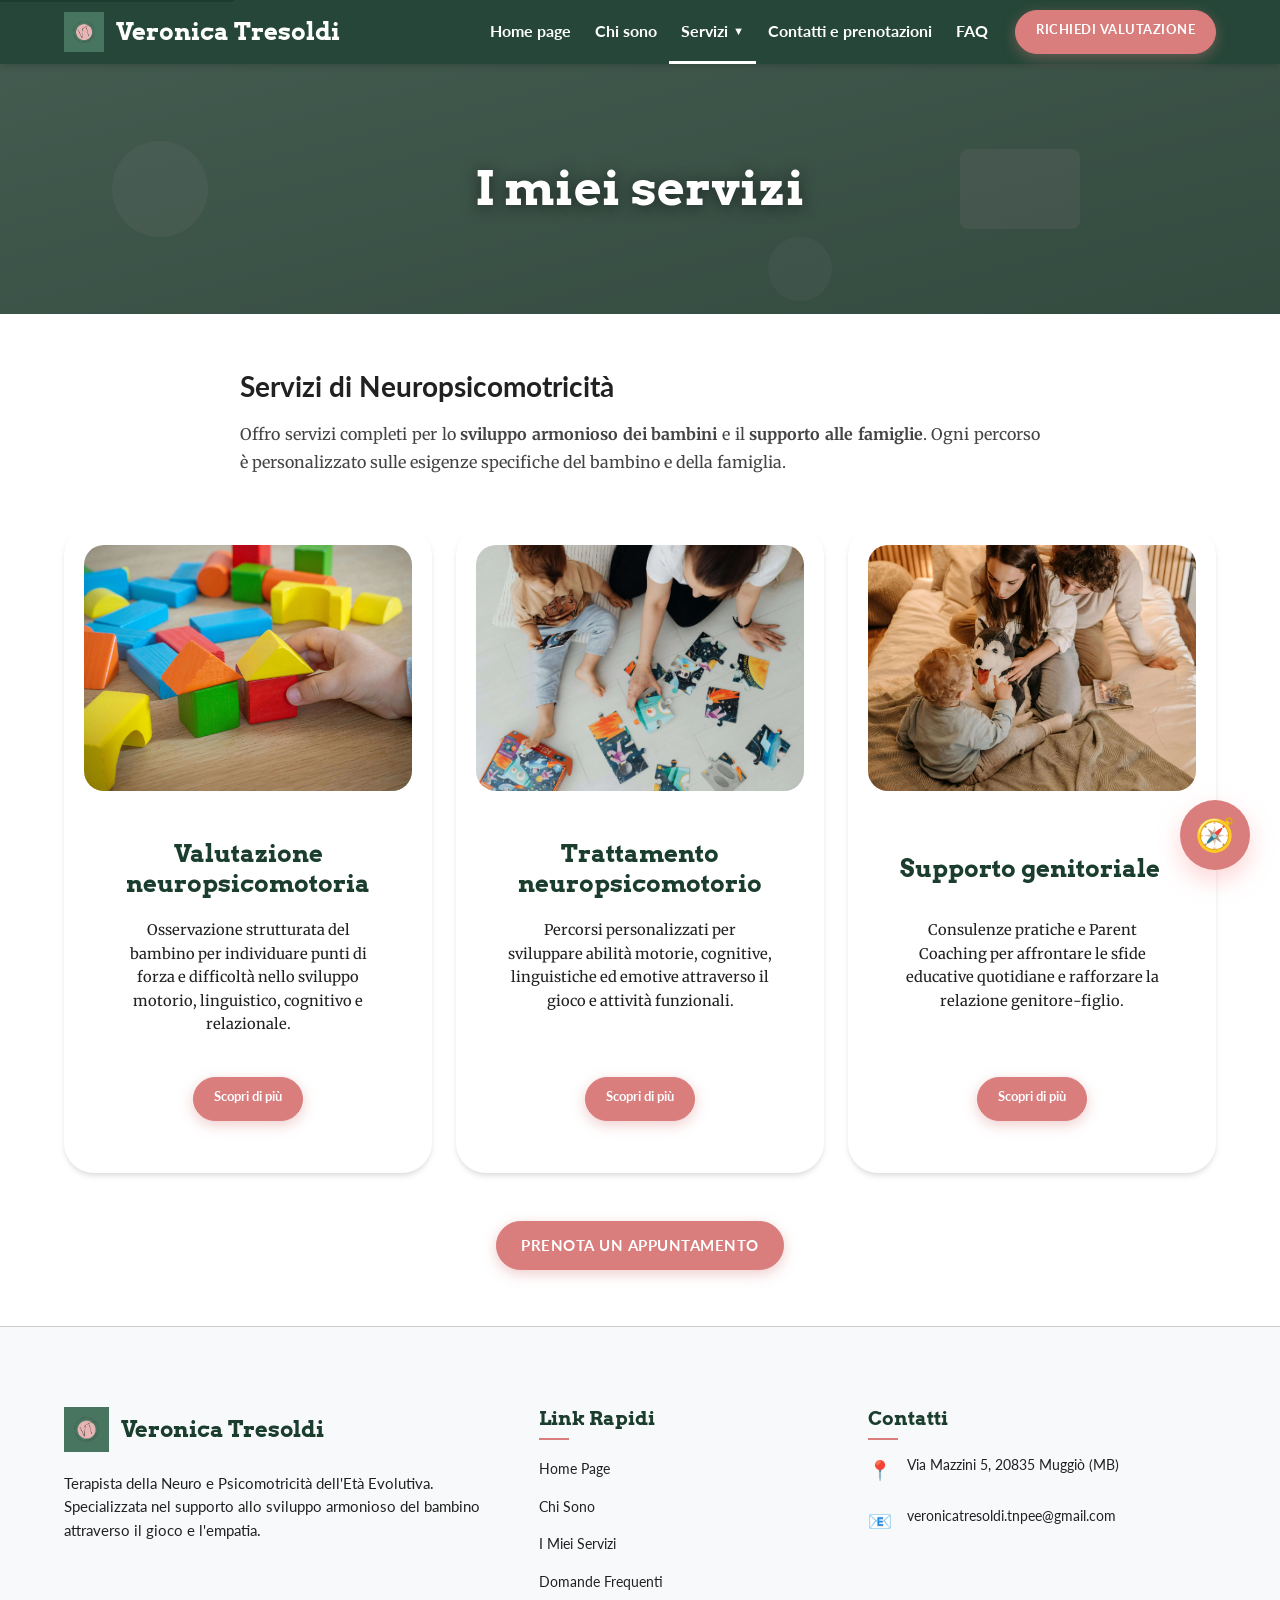
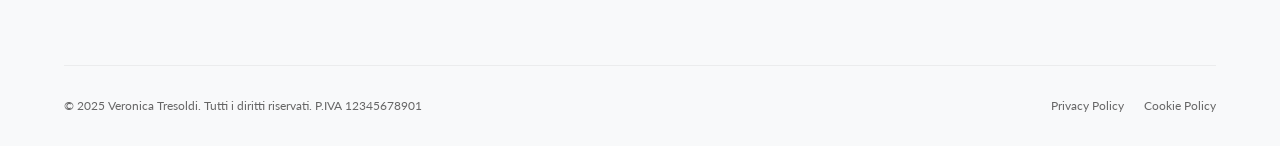
==== commit 2888dc71: "perf: Migrate site images to WebP format and update homepage hero section content." ====
--- a/servizi/index.html
+++ b/servizi/index.html
@@ -154,7 +154,7 @@
                     <article class="service-card">
                         <div class="service-card-image">
                             <a href="valutazione.html">
-                                <img src="../images/valutazione-neuropsicomotoria.jpg"
+                                <img src="../images/valutazione-neuropsicomotoria.webp"
                                     alt="Valutazione neuropsicomotoria per bambini a Monza presso lo studio professionale"
                                     width="400" height="300" loading="lazy" style="border-radius: 20px;">
                             </a>
@@ -173,7 +173,7 @@
                     <article class="service-card">
                         <div class="service-card-image">
                             <a href="trattamento.html">
-                                <img src="../images/trattamento-neuropsicomotorio.jpg"
+                                <img src="../images/trattamento-neuropsicomotorio.webp"
                                     alt="Esempio di trattamento neuropsicomotorio evolutivo attraverso attività di gioco mirato"
                                     width="400" height="300" loading="lazy" style="border-radius: 20px;">
                             </a>
@@ -192,7 +192,7 @@
                     <article class="service-card">
                         <div class="service-card-image">
                             <a href="supporto-genitoriale.html">
-                                <img src="../images/supporto-genitoriale.jpg"
+                                <img src="../images/supporto-genitoriale.webp"
                                     alt="Consulenza di Parent Coaching e supporto per genitori a Monza e Brianza"
                                     width="400" height="300" loading="lazy" style="border-radius: 20px;">
                             </a>
--- a/styles.css
+++ b/styles.css
@@ -578,6 +578,18 @@
     flex: 1;
 }
 
+/* Global Image Interactions */
+img {
+    transition: transform 0.5s cubic-bezier(0.165, 0.84, 0.44, 1), box-shadow 0.5s ease;
+}
+
+.content-image img:hover,
+.service-card-image img:hover,
+.profile-img:hover {
+    transform: scale(1.03) translateY(-5px);
+    box-shadow: var(--shadow-lg);
+}
+
 .service-card-content p {
     flex: 1;
     margin-bottom: 24px;
@@ -693,27 +705,84 @@
 /* Chi Sono Section */
 .chi-sono-intro {
     display: grid;
-    grid-template-columns: auto 1fr;
-    gap: 48px;
-    align-items: start;
-}
-
-.chi-sono-image img {
-    max-width: 350px;
-    width: 100%;
-    height: auto;
+    grid-template-columns: 400px 1fr;
+    gap: 60px;
+    align-items: center;
+    background-color: var(--bg-color);
+    padding: 40px;
+    border-radius: 40px;
+    box-shadow: var(--shadow-lg);
 }
 
 .chi-sono-text {
-    font-family: 'Merriweather', Georgia, serif;
-    font-size: 12pt;
-    line-height: 1.5;
+    font-family: 'Lato', sans-serif;
+    font-size: 11.5pt;
+    line-height: 1.7;
 }
 
 .chi-sono-text p {
     color: var(--text-light);
-    margin-bottom: 12pt;
-    text-align: justify;
+    margin-bottom: 15pt;
+    text-align: left;
+}
+
+.chi-sono-text h3 {
+    color: var(--primary-color);
+    margin-bottom: 15px;
+    font-size: 1.8rem;
+}
+
+/* Formazione Timeline */
+.timeline {
+    margin: 60px 0;
+    position: relative;
+}
+
+.timeline-item {
+    background-color: var(--bg-alt);
+    padding: 30px;
+    border-radius: 20px;
+    margin-bottom: 25px;
+    border-left: 5px solid var(--accent-color);
+    transition: var(--transition);
+}
+
+.timeline-item:hover {
+    transform: translateX(10px);
+    background-color: var(--text-white);
+    box-shadow: var(--shadow);
+}
+
+.timeline-date {
+    font-weight: 700;
+    color: var(--accent-color);
+    display: block;
+    margin-bottom: 10px;
+    font-family: 'Arvo', serif;
+}
+
+.timeline-title {
+    font-size: 1.3rem;
+    color: var(--primary-color);
+    margin-bottom: 8px;
+    font-weight: 700;
+}
+
+.timeline-content {
+    font-size: 11pt;
+    color: var(--text-light);
+}
+
+@media (max-width: 992px) {
+    .chi-sono-intro {
+        grid-template-columns: 1fr;
+        padding: 30px 20px;
+    }
+
+    .chi-sono-image {
+        display: flex;
+        justify-content: center;
+    }
 }
 
 /* Contact Section */
@@ -1434,10 +1503,20 @@
 
 .testimonial-card {
     background-color: var(--bg-color);
-    padding: 32px;
-    border-radius: 8px;
-    box-shadow: var(--shadow);
+    padding: 40px;
+    border-radius: 30px;
+    box-shadow: var(--shadow-lg);
     position: relative;
+    border: 1px solid rgba(0, 0, 0, 0.02);
+    transition: var(--transition);
+    display: flex;
+    flex-direction: column;
+    height: 100%;
+}
+
+.testimonial-card:hover {
+    transform: translateY(-10px);
+    box-shadow: 0 20px 40px rgba(0, 0, 0, 0.08);
 }
 
 .testimonial-card::before {
@@ -1453,14 +1532,15 @@
 }
 
 .testimonial-text {
-    font-family: 'Merriweather', serif;
-    font-size: 12pt;
-    line-height: 1.8;
+    font-family: 'Lato', sans-serif;
+    font-size: 11.5pt;
+    line-height: 1.7;
     color: var(--text-light);
     margin-bottom: 24px;
     font-style: italic;
     position: relative;
     z-index: 1;
+    flex-grow: 1;
 }
 
 .testimonial-author {
@@ -1665,6 +1745,12 @@
     margin-bottom: 25px;
     font-size: 2rem;
     box-shadow: 0 4px 15px rgba(255, 149, 149, 0.3);
+    transition: var(--transition);
+}
+
+.feature-item:hover .feature-icon {
+    transform: scale(1.1) rotate(5deg);
+    background-color: var(--accent-light);
 }
 
 .feature-item h3 {
@@ -1741,6 +1827,261 @@
     }
 }
 
+/* Video Section */
+.video-section {
+    padding: 60px 0;
+    text-align: center;
+}
+
+.video-wrapper {
+    max-width: 900px;
+    margin: 40px auto 0;
+    position: relative;
+    border-radius: 40px;
+    overflow: hidden;
+    box-shadow: var(--shadow-lg);
+    background-color: var(--bg-alt);
+    aspect-ratio: 16 / 9;
+    display: flex;
+    align-items: center;
+    justify-content: center;
+    border: 8px solid var(--text-white);
+    transition: var(--transition);
+}
+
+.video-placeholder {
+    display: flex;
+    flex-direction: column;
+    align-items: center;
+    gap: 20px;
+    color: var(--primary-color);
+}
+
+.video-placeholder .play-btn {
+    width: 80px;
+    height: 80px;
+    background-color: var(--accent-color);
+    border-radius: 50%;
+    display: flex;
+    align-items: center;
+    justify-content: center;
+    font-size: 2rem;
+    color: white;
+    padding-left: 5px;
+    /* Visual center for triangle */
+    transition: var(--transition);
+}
+
+.video-wrapper:hover {
+    transform: translateY(-5px);
+    box-shadow: 0 15px 35px rgba(0, 0, 0, 0.1);
+}
+
+.video-wrapper:hover .play-btn {
+    transform: scale(1.1);
+    background-color: var(--primary-color);
+}
+
+@media (max-width: 768px) {
+    .video-wrapper {
+        border-width: 4px;
+        border-radius: 20px;
+        margin-top: 30px;
+    }
+
+    .video-placeholder .play-btn {
+        width: 60px;
+        height: 60px;
+        font-size: 1.5rem;
+    }
+}
+
+/* Quiz FAB & Modal */
+.quiz-fab {
+    position: fixed;
+    bottom: 30px;
+    right: 30px;
+    width: 70px;
+    height: 70px;
+    background-color: var(--accent-color);
+    border-radius: 50%;
+    color: white;
+    display: flex;
+    align-items: center;
+    justify-content: center;
+    font-size: 2rem;
+    cursor: pointer;
+    box-shadow: 0 10px 25px rgba(255, 149, 149, 0.4);
+    z-index: 900;
+    transition: var(--transition);
+    border: none;
+}
+
+.quiz-fab:hover {
+    transform: scale(1.1) rotate(5deg);
+    background-color: var(--primary-color);
+}
+
+.quiz-fab-label {
+    position: absolute;
+    right: 85px;
+    background: var(--primary-color);
+    color: white;
+    padding: 10px 20px;
+    border-radius: 30px;
+    font-size: 0.9rem;
+    white-space: nowrap;
+    opacity: 0;
+    transform: translateX(20px);
+    transition: var(--transition);
+    pointer-events: none;
+    font-family: 'Lato', sans-serif;
+}
+
+.quiz-fab:hover .quiz-fab-label {
+    opacity: 1;
+    transform: translateX(0);
+}
+
+/* Modal Quiz */
+.quiz-modal {
+    position: fixed;
+    top: 0;
+    left: 0;
+    width: 100%;
+    height: 100%;
+    background: rgba(0, 0, 0, 0.6);
+    backdrop-filter: blur(5px);
+    display: none;
+    align-items: center;
+    justify-content: center;
+    z-index: 1000;
+    padding: 20px;
+    opacity: 0;
+    transition: opacity 0.3s ease;
+}
+
+.quiz-modal.active {
+    display: flex;
+    opacity: 1;
+}
+
+.quiz-modal-content {
+    background: var(--bg-color);
+    width: 100%;
+    max-width: 600px;
+    border-radius: 40px;
+    padding: 40px;
+    position: relative;
+    box-shadow: var(--shadow-lg);
+    transform: scale(0.9);
+    transition: transform 0.3s cubic-bezier(0.34, 1.56, 0.64, 1);
+}
+
+.quiz-modal.active .quiz-modal-content {
+    transform: scale(1);
+}
+
+.quiz-close {
+    position: absolute;
+    top: 20px;
+    right: 25px;
+    font-size: 2rem;
+    cursor: pointer;
+    color: var(--text-light);
+    line-height: 1;
+}
+
+.quiz-close:hover {
+    color: var(--primary-color);
+}
+
+.quiz-step {
+    display: none;
+}
+
+.quiz-step.active {
+    display: block;
+    animation: fadeIn 0.4s ease;
+}
+
+@keyframes fadeIn {
+    from {
+        opacity: 0;
+        transform: translateY(10px);
+    }
+
+    to {
+        opacity: 1;
+        transform: translateY(0);
+    }
+}
+
+/* Reusing existing quiz styles with minor adjustments */
+.quiz-question {
+    font-family: 'Arvo', serif;
+    font-size: 1.6rem;
+    color: var(--primary-color);
+    margin-bottom: 25px;
+    text-align: center;
+}
+
+.quiz-options {
+    display: grid;
+    gap: 12px;
+}
+
+.quiz-option {
+    padding: 15px 20px;
+    background-color: var(--bg-alt);
+    border: 2px solid transparent;
+    border-radius: 15px;
+    cursor: pointer;
+    transition: var(--transition);
+    font-family: 'Lato', sans-serif;
+    display: flex;
+    align-items: center;
+    gap: 15px;
+}
+
+.quiz-option:hover {
+    background-color: var(--text-white);
+    border-color: var(--accent-color);
+    transform: translateX(5px);
+}
+
+.quiz-progress {
+    height: 4px;
+    background-color: var(--bg-alt);
+    border-radius: 2px;
+    margin-bottom: 30px;
+}
+
+.quiz-progress-bar {
+    height: 100%;
+    background-color: var(--accent-color);
+    width: 0%;
+    transition: width 0.4s ease;
+}
+
+@media (max-width: 768px) {
+    .quiz-modal-content {
+        padding: 30px 20px;
+        border-radius: 30px;
+    }
+
+    .quiz-fab {
+        bottom: 20px;
+        right: 20px;
+        width: 60px;
+        height: 60px;
+    }
+
+    .quiz-fab-label {
+        display: none;
+    }
+}
+
 @media print {
 
     .navbar,
@@ -1775,4 +2116,143 @@
         content: " (" attr(href) ")";
         font-size: 0.8em;
     }
+}
+
+/* GDPR Checkbox Styling */
+.privacy-checkbox {
+    margin: 20px 0;
+}
+
+.checkbox-container {
+    display: block;
+    position: relative;
+    padding-left: 35px;
+    margin-bottom: 12px;
+    cursor: pointer;
+    font-size: 14px;
+    user-select: none;
+    line-height: 1.4;
+    color: var(--text-light);
+}
+
+.checkbox-container input {
+    position: absolute;
+    opacity: 0;
+    cursor: pointer;
+    height: 0;
+    width: 0;
+}
+
+.checkmark {
+    position: absolute;
+    top: 0;
+    left: 0;
+    height: 22px;
+    width: 22px;
+    background-color: #eee;
+    border-radius: 4px;
+    border: 1px solid var(--border-color);
+}
+
+.checkbox-container:hover input~.checkmark {
+    background-color: #ccc;
+}
+
+.checkbox-container input:checked~.checkmark {
+    background-color: var(--accent-color);
+    border-color: var(--accent-color);
+}
+
+.checkmark:after {
+    content: "";
+    position: absolute;
+    display: none;
+}
+
+.checkbox-container input:checked~.checkmark:after {
+    display: block;
+}
+
+.checkbox-container .checkmark:after {
+    left: 7px;
+    top: 3px;
+    width: 6px;
+    height: 11px;
+    border: solid white;
+    border-width: 0 2.5px 2.5px 0;
+    transform: rotate(45deg);
+}
+
+/* Accessibility Focus States */
+:focus-visible {
+    outline: 3px solid var(--accent-color);
+    outline-offset: 3px;
+}
+
+.btn:focus-visible {
+    outline-offset: 5px;
+}
+
+/* Legal Content Consistency */
+.legal-page .legal-content h2 {
+    margin-top: 40px;
+    margin-bottom: 20px;
+}
+
+.legal-page .legal-content p,
+.legal-page .legal-content li {
+    font-family: 'Merriweather', serif;
+    font-size: 12pt;
+    color: var(--text-light);
+    line-height: 1.8;
+}
+
+/* Accessibility Classes */
+.visually-hidden {
+    position: absolute !important;
+    width: 1px !important;
+    height: 1px !important;
+    padding: 0 !important;
+    margin: -1px !important;
+    overflow: hidden !important;
+    clip: rect(0, 0, 0, 0) !important;
+    white-space: nowrap !important;
+    border: 0 !important;
+}
+
+/* Quiz Accessibility Resets */
+button.quiz-option {
+    display: flex;
+    align-items: center;
+    width: 100%;
+    background: white;
+    border: 1px solid var(--border-color);
+    padding: 15px 20px;
+    border-radius: 12px;
+    cursor: pointer;
+    text-align: left;
+    font-family: inherit;
+    font-size: 16px;
+    transition: var(--transition);
+}
+
+button.quiz-option:hover,
+button.quiz-option:focus {
+    border-color: var(--accent-color);
+    background-color: var(--accent-light);
+    transform: translateX(5px);
+}
+
+.quiz-close {
+    background: none;
+    border: none;
+    font-size: 2rem;
+    cursor: pointer;
+    color: var(--text-light);
+    line-height: 1;
+    padding: 5px;
+}
+
+.quiz-close:hover {
+    color: var(--accent-color);
 }
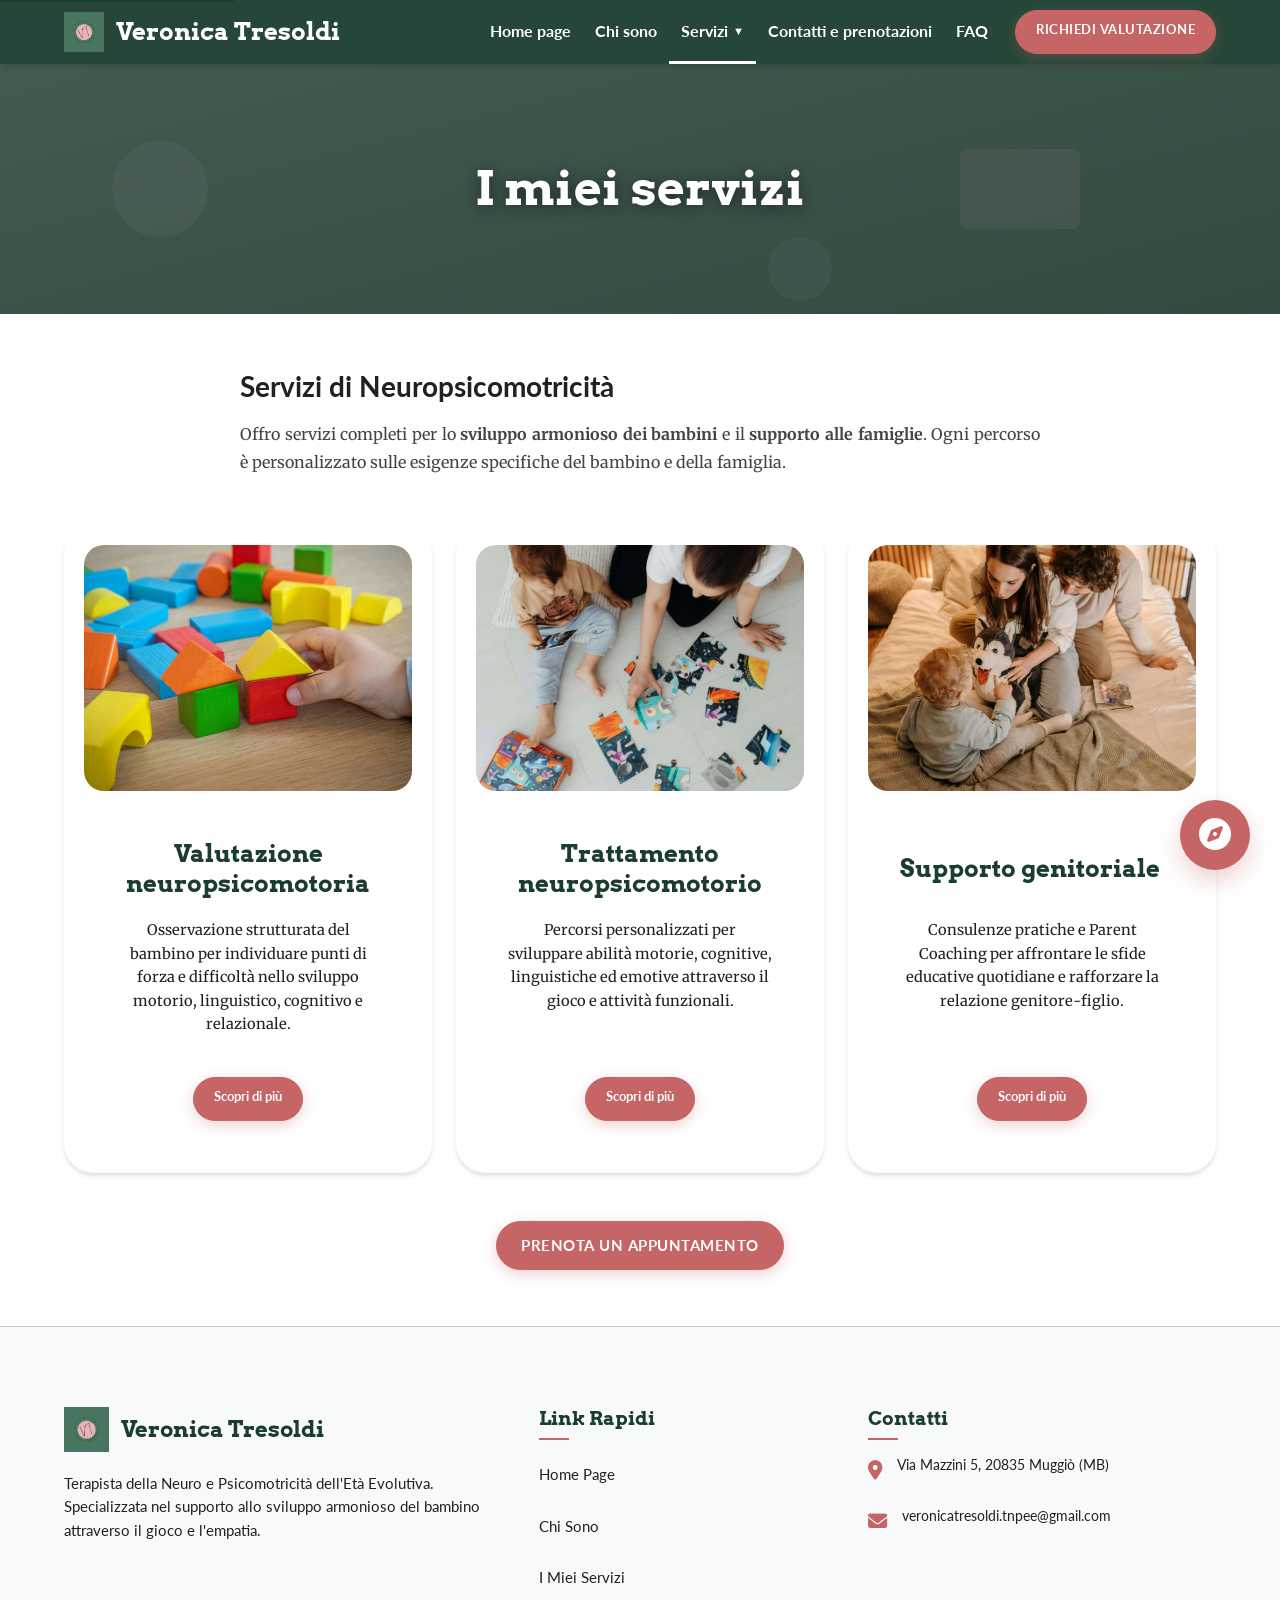
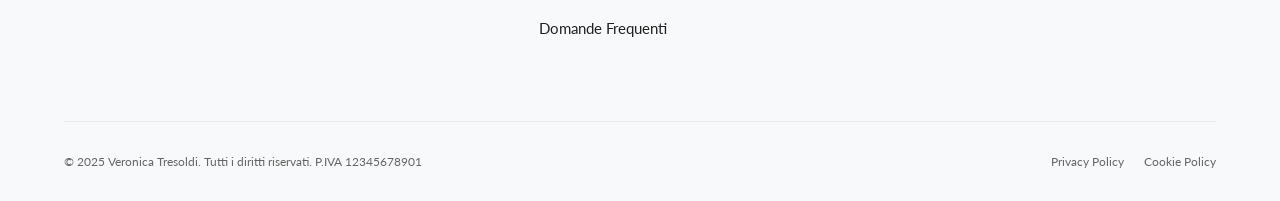
==== commit 2e0ed203: "feat: Integrate Font Awesome icons, refine UI styling for accessibility, and optimize image loading." ====
--- a/servizi/index.html
+++ b/servizi/index.html
@@ -43,10 +43,12 @@
     <link rel="stylesheet"
         href="https://fonts.googleapis.com/css2?family=Lato:wght@400;700&family=Arvo:wght@400;700&family=Merriweather:ital,wght@0,300;0,400;0,700;1,400&display=swap"
         media="print" onload="this.media='all'">
+    <link rel="stylesheet" href="https://cdnjs.cloudflare.com/ajax/libs/font-awesome/6.5.1/css/all.min.css">
     <link rel="stylesheet" href="../styles.css">
 
     <!-- Preload critical hero image -->
-    <link rel="preload" href="../images/valutazione-hero.svg" as="image">
+    <link rel="preload" href="../images/valutazione-hero.svg" as="image" fetchpriority="high">
+    <link rel="preload" href="../images/logo.png" as="image">
 
     <!-- Schema.org -->
     <script type="application/ld+json">
@@ -101,7 +103,8 @@
     <nav class="navbar" aria-label="Navigazione principale">
         <div class="container">
             <div class="nav-brand">
-                <img src="../images/logo.png" alt="Logo Veronica Tresoldi" width="40" height="40">
+                <img src="../images/logo.png" alt="Logo Veronica Tresoldi" width="40" height="40" fetchpriority="high"
+                    loading="eager">
                 <a href="../index.html">Veronica Tresoldi</a>
             </div>
             <button class="nav-toggle" aria-label="Apri menu di navigazione" aria-expanded="false">
@@ -244,11 +247,11 @@
                 <div class="footer-column">
                     <h4>Contatti</h4>
                     <div class="footer-contact-item">
-                        <span class="icon">📍</span>
+                        <span class="icon"><i class="fa-solid fa-location-dot"></i></span>
                         <p>Via Mazzini 5, 20835 Muggiò (MB)</p>
                     </div>
                     <div class="footer-contact-item">
-                        <span class="icon">📧</span>
+                        <span class="icon"><i class="fa-solid fa-envelope"></i></span>
                         <p><a href="mailto:veronicatresoldi.tnpee@gmail.com">veronicatresoldi.tnpee@gmail.com</a></p>
                     </div>
                 </div>
--- a/styles.css
+++ b/styles.css
@@ -50,9 +50,13 @@
     --hero-text-pink: #f2dede;
     --hero-subtitle-pink: #e8b5b5;
     /* Light pink dal logo */
-    --accent-color: #d97d7d;
-    /* Soft Coral/Salmon per CTA */
+    --accent-color: #c56565;
+    /* Darkened for WCAG contrast (4.5:1) */
     --accent-light: #f5e1e1;
+    --accent-hover: #b35a5a;
+    --accent-shadow: rgba(197, 101, 101, 0.3);
+    --input-bg: #fcfcfc;
+    --input-border: #eeeeee;
     --shadow: 0 4px 6px -1px rgba(0, 0, 0, 0.1), 0 2px 4px -1px rgba(0, 0, 0, 0.06);
     --shadow-lg: 0 10px 15px -3px rgba(0, 0, 0, 0.1), 0 4px 6px -2px rgba(0, 0, 0, 0.05);
     --transition: all 0.4s cubic-bezier(0.4, 0, 0.2, 1);
@@ -111,7 +115,7 @@
 h4,
 h5,
 h6 {
-    font-family: 'Arvo', Georgia, serif;
+    font-family: 'Arvo', serif;
     font-weight: 700;
     color: var(--primary-color);
     line-height: 1.2;
@@ -274,7 +278,8 @@
     background: none;
     border: none;
     cursor: pointer;
-    padding: 5px;
+    padding: 12px;
+    /* Increased from 5px for better tap target */
     gap: 5px;
 }
 
@@ -398,7 +403,7 @@
     background-color: var(--accent-color);
     color: var(--text-white);
     border-color: var(--accent-color);
-    box-shadow: 0 4px 14px 0 rgba(217, 125, 125, 0.39);
+    box-shadow: 0 4px 14px 0 var(--accent-shadow);
     border-radius: 50px;
     font-weight: 700;
     text-transform: uppercase;
@@ -406,10 +411,10 @@
 }
 
 .btn-primary:hover {
-    background-color: #c46b6b;
-    border-color: #c46b6b;
+    background-color: var(--accent-hover);
+    border-color: var(--accent-hover);
     transform: translateY(-2px);
-    box-shadow: 0 6px 20px rgba(217, 125, 125, 0.23);
+    box-shadow: 0 6px 20px var(--accent-shadow);
 }
 
 .btn-secondary {
@@ -1026,8 +1031,12 @@
     font-family: 'Lato', sans-serif;
     color: var(--text-color);
     text-decoration: none;
-    font-size: 10.5pt;
-    transition: var(--transition);
+    font-size: 11pt;
+    /* Increased for readability */
+    transition: var(--transition);
+    padding: 8px 0;
+    /* Added tap target padding */
+    display: inline-block;
 }
 
 .footer-links a:hover {
@@ -1418,11 +1427,11 @@
 .form-group textarea {
     width: 100%;
     padding: 15px 20px;
-    border: 1px solid #eee;
+    border: 1px solid var(--input-border);
     border-radius: 15px;
     font-family: 'Lato', sans-serif;
     font-size: 11pt;
-    background-color: #fcfcfc;
+    background-color: var(--input-bg);
     transition: var(--transition);
 }
 
@@ -1431,7 +1440,7 @@
 .form-group textarea:focus {
     outline: none;
     border-color: var(--accent-color);
-    background-color: #fff;
+    background-color: var(--bg-color);
     box-shadow: 0 0 0 4px var(--accent-light);
 }
 
@@ -1611,7 +1620,7 @@
     width: 64px;
     height: 64px;
     background: var(--accent-color);
-    color: white;
+    color: var(--text-white);
     border-radius: 50%;
     display: flex;
     align-items: center;
@@ -1642,7 +1651,7 @@
     width: 50px;
     height: 50px;
     background: var(--primary-color);
-    color: white;
+    color: var(--text-white);
     border-radius: 50%;
     display: flex;
     align-items: center;
@@ -1744,7 +1753,7 @@
     justify-content: center;
     margin-bottom: 25px;
     font-size: 2rem;
-    box-shadow: 0 4px 15px rgba(255, 149, 149, 0.3);
+    box-shadow: 0 4px 15px var(--accent-shadow);
     transition: var(--transition);
 }
 
@@ -1866,7 +1875,7 @@
     align-items: center;
     justify-content: center;
     font-size: 2rem;
-    color: white;
+    color: var(--text-white);
     padding-left: 5px;
     /* Visual center for triangle */
     transition: var(--transition);
@@ -1905,13 +1914,13 @@
     height: 70px;
     background-color: var(--accent-color);
     border-radius: 50%;
-    color: white;
+    color: var(--text-white);
     display: flex;
     align-items: center;
     justify-content: center;
     font-size: 2rem;
     cursor: pointer;
-    box-shadow: 0 10px 25px rgba(255, 149, 149, 0.4);
+    box-shadow: 0 10px 25px var(--accent-shadow);
     z-index: 900;
     transition: var(--transition);
     border: none;
@@ -1926,7 +1935,7 @@
     position: absolute;
     right: 85px;
     background: var(--primary-color);
-    color: white;
+    color: var(--text-white);
     padding: 10px 20px;
     border-radius: 30px;
     font-size: 0.9rem;
@@ -2178,7 +2187,7 @@
     top: 3px;
     width: 6px;
     height: 11px;
-    border: solid white;
+    border: solid var(--text-white);
     border-width: 0 2.5px 2.5px 0;
     transform: rotate(45deg);
 }
@@ -2225,7 +2234,7 @@
     display: flex;
     align-items: center;
     width: 100%;
-    background: white;
+    background: var(--bg-color);
     border: 1px solid var(--border-color);
     padding: 15px 20px;
     border-radius: 12px;
@@ -2246,11 +2255,15 @@
 .quiz-close {
     background: none;
     border: none;
-    font-size: 2rem;
+    font-size: 2.5rem;
     cursor: pointer;
     color: var(--text-light);
     line-height: 1;
-    padding: 5px;
+    padding: 12px;
+    /* Enlarged tap target */
+    display: flex;
+    align-items: center;
+    justify-content: center;
 }
 
 .quiz-close:hover {
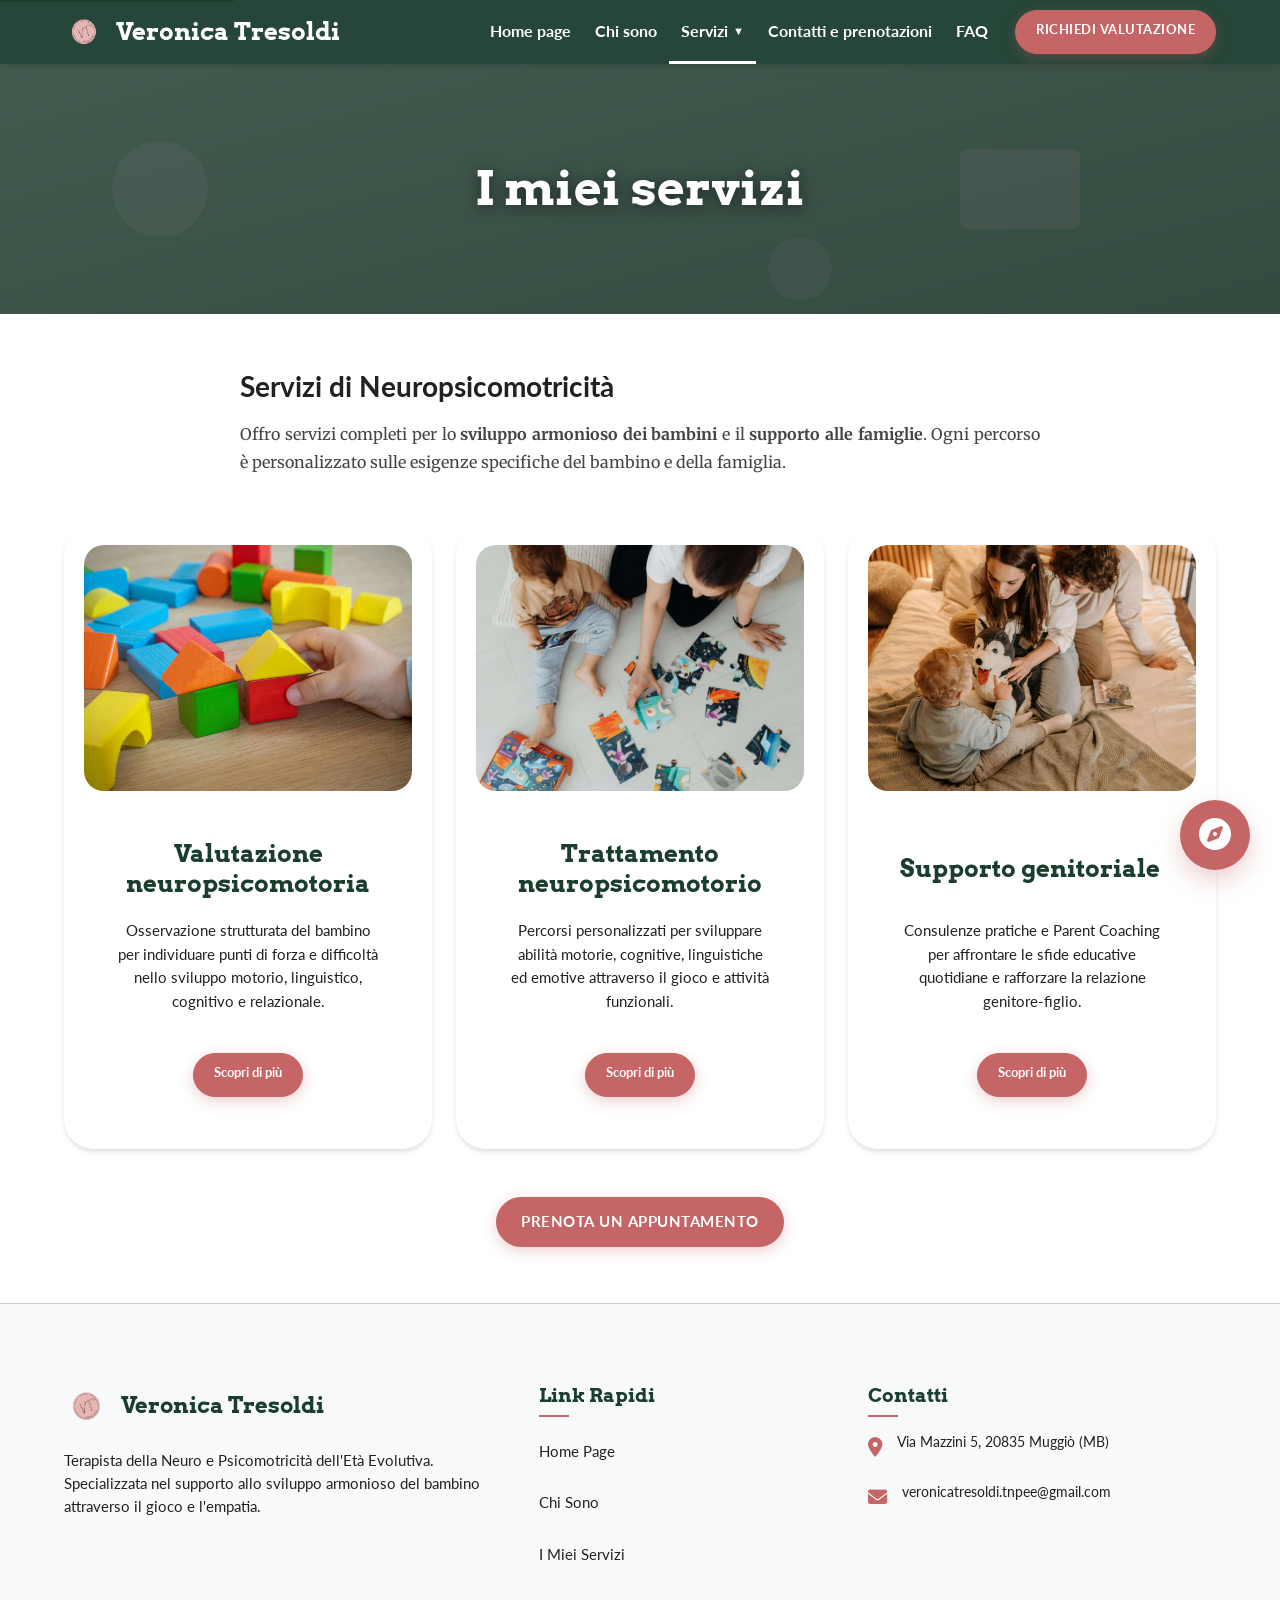
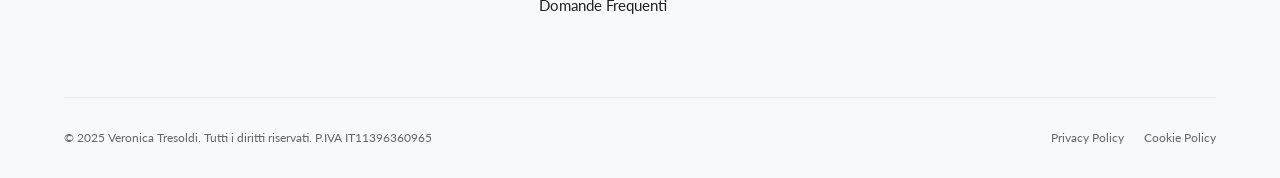
==== commit 66640de4: "Update P.IVA" ====
--- a/servizi/index.html
+++ b/servizi/index.html
@@ -258,7 +258,7 @@
             </div>
 
             <div class="footer-bottom">
-                <p>&copy; 2025 Veronica Tresoldi. Tutti i diritti riservati. P.IVA 12345678901</p>
+                <p>&copy; 2025 Veronica Tresoldi. Tutti i diritti riservati. P.IVA IT11396360965</p>
                 <div class="footer-legal">
                     <a href="../privacy-policy.html">Privacy Policy</a>
                     <a href="../cookie-policy.html">Cookie Policy</a>
--- a/styles.css
+++ b/styles.css
@@ -515,7 +515,7 @@
 }
 
 .content-text {
-    font-family: 'Merriweather', Georgia, serif;
+    font-family: 'Lato', sans-serif;
     font-size: 12pt;
     line-height: 1.5;
     color: var(--text-light);
@@ -593,6 +593,14 @@
 .profile-img:hover {
     transform: scale(1.03) translateY(-5px);
     box-shadow: var(--shadow-lg);
+}
+
+.content-image img {
+    width: 100%;
+    height: 600px;
+    object-fit: cover;
+    object-position: top;
+    border-radius: 30px;
 }
 
 .service-card-content p {
@@ -646,7 +654,7 @@
 }
 
 .service-card p {
-    font-family: 'Merriweather', Georgia, serif;
+    font-family: 'Lato', sans-serif;
     font-size: 11pt;
     color: var(--text-color);
     line-height: 1.6;
@@ -735,6 +743,15 @@
     color: var(--primary-color);
     margin-bottom: 15px;
     font-size: 1.8rem;
+}
+
+/* Chi Sono Image Cropping */
+.chi-sono-image img {
+    width: 100%;
+    height: 450px;
+    object-fit: cover;
+    object-position: top;
+    border-radius: 30px;
 }
 
 /* Formazione Timeline */
@@ -936,11 +953,7 @@
     border-radius: 30px;
 }
 
-color: var(--text-light);
-line-height: 1.8;
-font-size: 12pt;
-margin-bottom: 8px;
-}
+
 
 .faq-footer {
     text-align: center;
@@ -1550,12 +1563,20 @@
     position: relative;
     z-index: 1;
     flex-grow: 1;
+    /* Truncate text */
+    display: -webkit-box;
+    -webkit-line-clamp: 5;
+    line-clamp: 5;
+    -webkit-box-orient: vertical;
+    overflow: hidden;
+    text-overflow: ellipsis;
 }
 
 .testimonial-author {
     display: flex;
     align-items: center;
     gap: 12px;
+    margin-top: auto;
 }
 
 .testimonial-author-name {
@@ -1980,11 +2001,22 @@
     width: 100%;
     max-width: 600px;
     border-radius: 40px;
-    padding: 40px;
+    padding: 0;
     position: relative;
     box-shadow: var(--shadow-lg);
     transform: scale(0.9);
     transition: transform 0.3s cubic-bezier(0.34, 1.56, 0.64, 1);
+    max-height: 90dvh;
+    display: flex;
+    flex-direction: column;
+    overflow: hidden;
+}
+
+#quiz-inner-container {
+    overflow-y: auto;
+    -webkit-overflow-scrolling: touch;
+    flex: 1;
+    padding: 40px;
 }
 
 .quiz-modal.active .quiz-modal-content {
@@ -1999,8 +2031,10 @@
     cursor: pointer;
     color: var(--text-light);
     line-height: 1;
-}
-
+    z-index: 10;
+}
+
+/* ... existing close hover ... */
 .quiz-close:hover {
     color: var(--primary-color);
 }
@@ -2268,4 +2302,143 @@
 
 .quiz-close:hover {
     color: var(--accent-color);
+}
+
+/* Multi-select Styles */
+.quiz-option.selected {
+    background-color: var(--accent-light);
+    border-color: var(--accent-color);
+    font-weight: 700;
+}
+
+.quiz-option.selected .icon {
+    color: var(--accent-color);
+}
+
+.quiz-navigation {
+    display: flex;
+    justify-content: flex-end;
+    margin-top: 20px;
+    gap: 10px;
+}
+
+.quiz-prev-btn {
+    background: none;
+    border: none;
+    color: var(--text-light);
+    font-family: 'Lato', sans-serif;
+    font-size: 0.9rem;
+    cursor: pointer;
+    text-decoration: underline;
+}
+
+.quiz-next-btn {
+    background-color: var(--primary-color);
+    color: var(--text-white);
+    border: none;
+    padding: 10px 25px;
+    border-radius: 50px;
+    font-family: 'Lato', sans-serif;
+    font-weight: 700;
+    cursor: pointer;
+    transition: var(--transition);
+}
+
+.quiz-next-btn:hover {
+    background-color: var(--primary-hover);
+    transform: translateY(-2px);
+    box-shadow: var(--shadow);
+}
+
+.quiz-next-btn:disabled {
+    background-color: #ccc;
+    cursor: not-allowed;
+    transform: none;
+    box-shadow: none;
+}
+
+/* Review Modal Styles */
+.review-modal {
+    display: none;
+    position: fixed;
+    z-index: 2000;
+    left: 0;
+    top: 0;
+    width: 100%;
+    height: 100%;
+    background-color: rgba(0, 0, 0, 0.6);
+    backdrop-filter: blur(5px);
+    align-items: center;
+    justify-content: center;
+    padding: 20px;
+}
+
+.review-modal.active {
+    display: flex;
+    animation: fadeIn 0.3s ease;
+}
+
+.review-modal-content {
+    background-color: var(--bg-color);
+    padding: 40px;
+    border-radius: 30px;
+    max-width: 600px;
+    width: 100%;
+    position: relative;
+    box-shadow: var(--shadow-lg);
+    border: 1px solid var(--border-color);
+}
+
+.review-modal-close {
+    position: absolute;
+    top: 20px;
+    right: 25px;
+    font-size: 2rem;
+    cursor: pointer;
+    color: var(--text-light);
+    line-height: 1;
+    transition: var(--transition);
+}
+
+.review-modal-close:hover {
+    color: var(--primary-color);
+}
+
+.review-modal-body p {
+    font-size: 1.2rem;
+    font-style: italic;
+    color: var(--text-color);
+    margin-bottom: 25px;
+    line-height: 1.6;
+    font-family: 'Merriweather', serif;
+}
+
+.review-modal-author {
+    display: flex;
+    flex-direction: column;
+    gap: 5px;
+    border-top: 1px solid var(--border-color);
+    padding-top: 15px;
+}
+
+.review-modal-author strong {
+    font-family: 'Lato', sans-serif;
+    color: var(--primary-color);
+    font-size: 1.1rem;
+}
+
+.review-modal-author span {
+    font-size: 0.95rem;
+    color: var(--text-light);
+}
+
+/* Make testimonial cards clickable */
+.testimonial-card {
+    cursor: pointer;
+    transition: var(--transition);
+}
+
+.testimonial-card:hover {
+    transform: translateY(-5px);
+    box-shadow: var(--shadow-lg);
 }
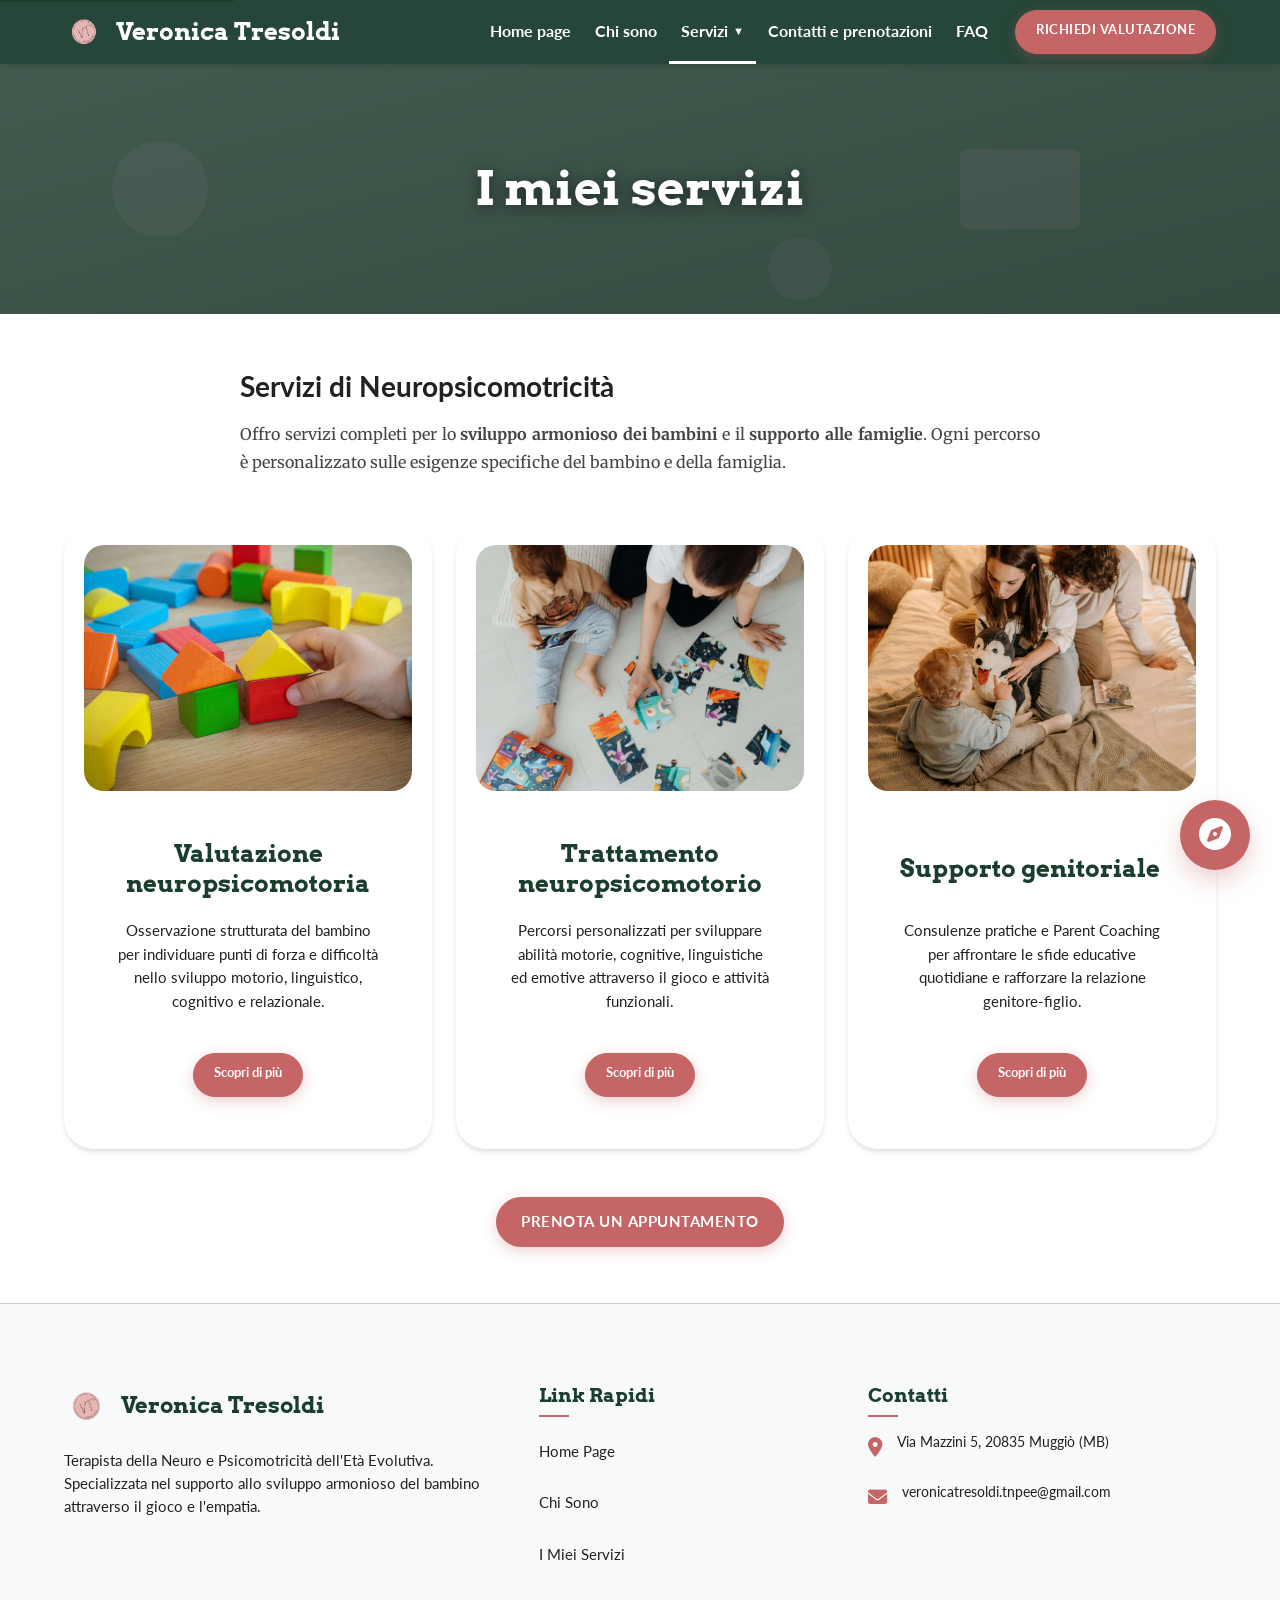
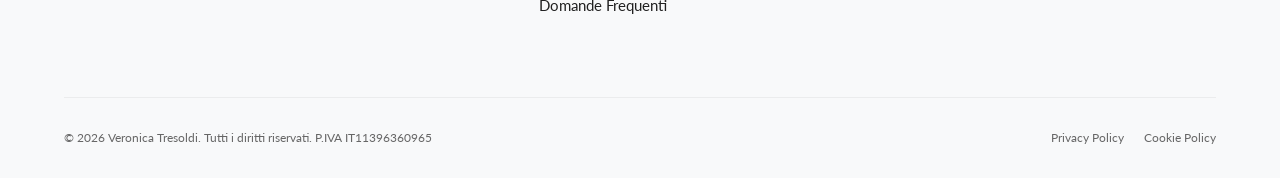
==== commit 90fe761d: "Copiright Year Update" ====
--- a/servizi/index.html
+++ b/servizi/index.html
@@ -258,7 +258,7 @@
             </div>
 
             <div class="footer-bottom">
-                <p>&copy; 2025 Veronica Tresoldi. Tutti i diritti riservati. P.IVA IT11396360965</p>
+                <p>&copy; 2026 Veronica Tresoldi. Tutti i diritti riservati. P.IVA IT11396360965</p>
                 <div class="footer-legal">
                     <a href="../privacy-policy.html">Privacy Policy</a>
                     <a href="../cookie-policy.html">Cookie Policy</a>
